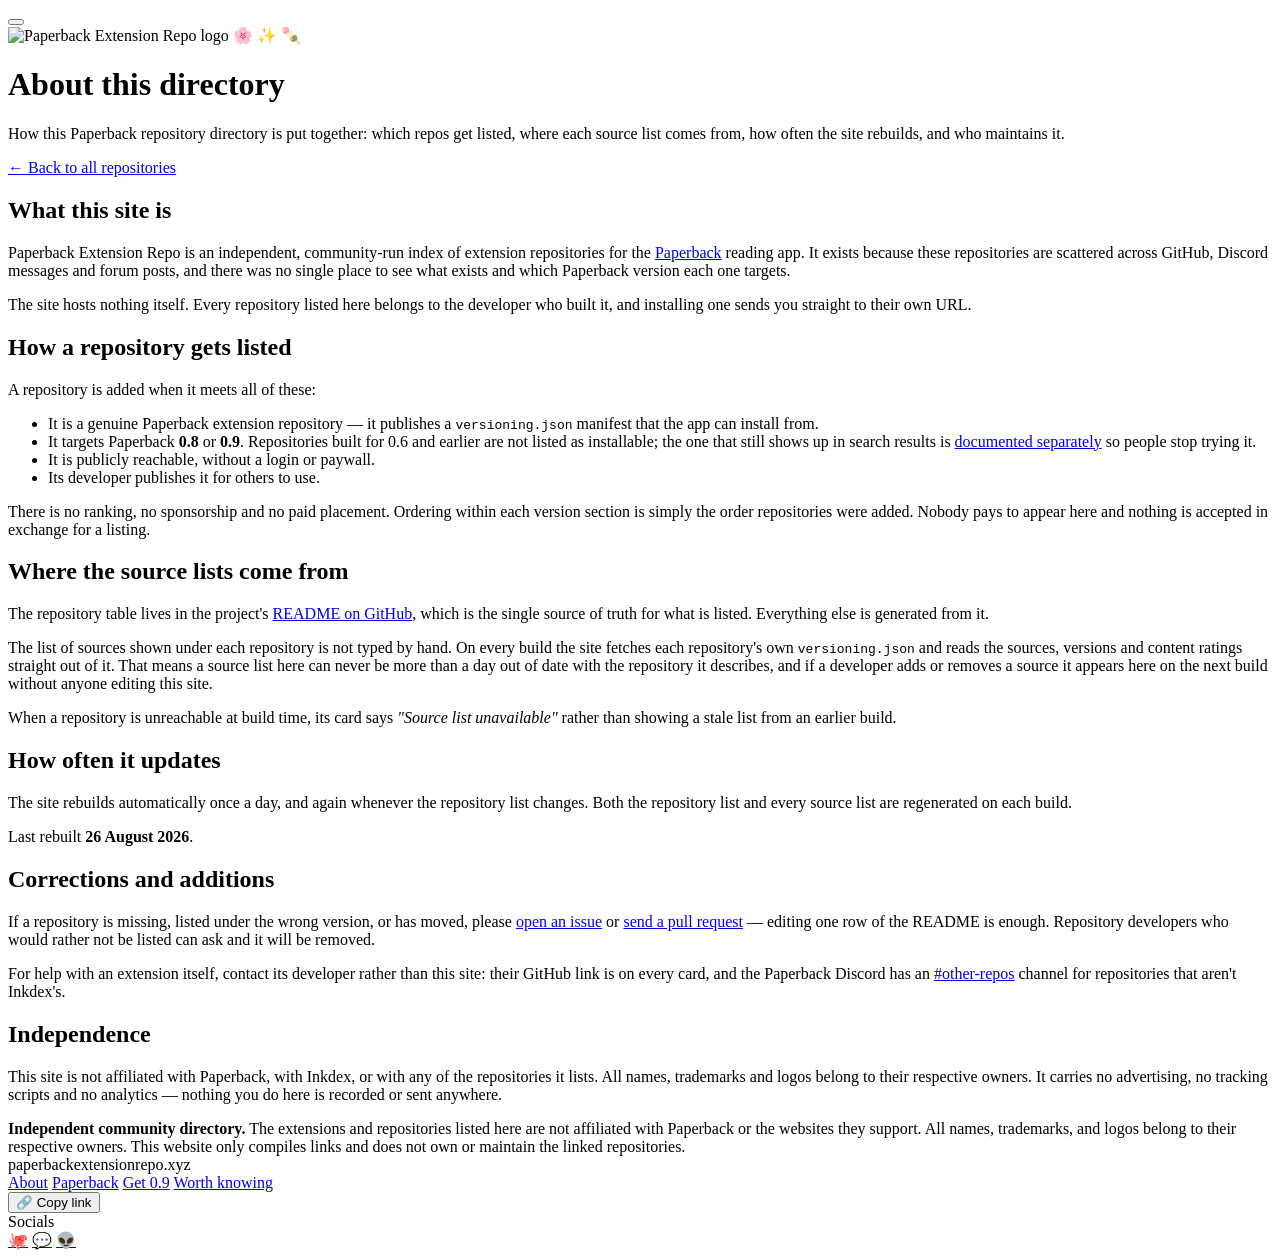
==== public/about/index.html @ 666561e6 "Hash asset URLs and drop the duplicated page link strip" ====
<!doctype html>
<html lang="en">
	<head>
		<meta charset="UTF-8" />
		<meta name="viewport" content="width=device-width,initial-scale=1" />
		<meta name="color-scheme" content="light" />
		<meta name="theme-color" content="#fff5fa" />
		<meta name="description" content="How this Paperback repository directory is put together: which repos get listed, where each source list comes from, how often the site rebuilds, and who maintains it." />
		<title>About this directory — Paperback Extension Repo</title>
		<link rel="canonical" href="https://paperbackextensionrepo.xyz/about/" />
		<meta property="og:title" content="About this directory — Paperback Extension Repo" />
		<meta property="og:description" content="How this Paperback repository directory is put together: which repos get listed, where each source list comes from, how often the site rebuilds, and who maintains it." />
		<meta property="og:url" content="https://paperbackextensionrepo.xyz/about/" />
		<meta property="og:type" content="article" />
		<link rel="icon" href="/favicon.ico" sizes="32x32" />
		<link rel="icon" href="/favicon.svg" type="image/svg+xml" />
		<link rel="apple-touch-icon" href="/apple-touch-icon.png" />
		<link rel="preconnect" href="https://fonts.googleapis.com" />
		<link rel="preconnect" href="https://fonts.gstatic.com" crossorigin />
		<link href="https://fonts.googleapis.com/css2?family=Quicksand:wght@500;600;700&display=swap" rel="stylesheet" />
		<link rel="stylesheet" href="/styles.css?v=1fc0b4d09c" />
	</head>
	<body class="repo-detail-page">
		<button type="button" class="drawer-toggle" aria-controls="site-drawer" aria-expanded="false" aria-label="Open menu">
		<span class="drawer-bars" aria-hidden="true"><i></i><i></i><i></i></span>
	</button>
	<div class="drawer-veil" hidden></div>
	<aside id="site-drawer" class="drawer" hidden aria-label="Site menu">
		<div class="drawer-head">
			<span class="drawer-title">Paperback Extension Repo</span>
			<button type="button" class="drawer-close" aria-label="Close menu">✕</button>
		</div>
		<nav class="drawer-nav">
			<a class="drawer-item" href="/"><span class="drawer-icon" aria-hidden="true">🏠</span>Main index</a>
			<a class="drawer-item is-current" href="/about/" aria-current="page"><span class="drawer-icon" aria-hidden="true">🌸</span>About</a>
			<a class="drawer-item" href="/paperback/"><span class="drawer-icon" aria-hidden="true">📖</span>What is Paperback?</a>
			<a class="drawer-item" href="/paperback-0-9/"><span class="drawer-icon" aria-hidden="true">🎟️</span>Get Paperback 0.9</a>
			<a class="drawer-item" href="/app-store/"><span class="drawer-icon" aria-hidden="true">🍎</span>App Store</a>
			<a class="drawer-item" href="/therobbiedavis/paperback-extension-repo/"><span class="drawer-icon" aria-hidden="true">⚠️</span>Worth knowing</a>
			<p class="drawer-heading">Sections</p>
			<a class="drawer-item" href="/#version-0-9"><span class="drawer-icon" aria-hidden="true">💠</span>Paperback 0.9 repos</a>
			<a class="drawer-item" href="/#version-0-8"><span class="drawer-icon" aria-hidden="true">🔮</span>Paperback 0.8 repos</a>
			<p class="drawer-heading">Socials</p>
			<a class="drawer-item" href="https://github.com/PaperbackExtensionRepo/Paperback-Extension-Repo-Compilation-List" target="_blank" rel="noopener"><span class="drawer-icon" aria-hidden="true">🐙</span>GitHub</a>
			<a class="drawer-item" href="https://discord.paperback.moe/" target="_blank" rel="noopener"><span class="drawer-icon" aria-hidden="true">💬</span>Paperback Discord</a>
			<a class="drawer-item" href="https://www.reddit.com/r/Paperback" target="_blank" rel="noopener"><span class="drawer-icon" aria-hidden="true">👽</span>r/Paperback</a>
		</nav>
	</aside>
		<header class="detail-header">
			<img class="site-logo" src="/favicon.svg" alt="Paperback Extension Repo logo" width="96" height="96" />
			<span class="header-sparkle" aria-hidden="true">🌸 ✨ 🍡</span>
			<h1><span class="main-heading">About this directory</span></h1>
			<p class="main-description">How this Paperback repository directory is put together: which repos get listed, where each source list comes from, how often the site rebuilds, and who maintains it.</p>
		</header>
		<main>
			<a class="detail-back" href="/">← Back to all repositories</a>

			<section class="repo-detail-card">
				<h2>What this site is</h2>
				<p>
					Paperback Extension Repo is an independent, community-run index of
					extension repositories for the
					<a href="https://paperback.moe" target="_blank" rel="noopener">Paperback</a>
					reading app. It exists because these repositories are scattered
					across GitHub, Discord messages and forum posts, and there was no
					single place to see what exists and which Paperback version each one
					targets.
				</p>
				<p>
					The site hosts nothing itself. Every repository listed here belongs
					to the developer who built it, and installing one sends you straight
					to their own URL.
				</p>
			</section>

			<section class="repo-detail-card">
				<h2>How a repository gets listed</h2>
				<p>A repository is added when it meets all of these:</p>
				<ul class="about-list">
					<li>It is a genuine Paperback extension repository — it publishes a <code>versioning.json</code> manifest that the app can install from.</li>
					<li>It targets Paperback <strong>0.8</strong> or <strong>0.9</strong>. Repositories built for 0.6 and earlier are not listed as installable; the one that still shows up in search results is <a href="/therobbiedavis/paperback-extension-repo/">documented separately</a> so people stop trying it.</li>
					<li>It is publicly reachable, without a login or paywall.</li>
					<li>Its developer publishes it for others to use.</li>
				</ul>
				<p>
					There is no ranking, no sponsorship and no paid placement. Ordering
					within each version section is simply the order repositories were
					added. Nobody pays to appear here and nothing is accepted in exchange
					for a listing.
				</p>
			</section>

			<section class="repo-detail-card">
				<h2>Where the source lists come from</h2>
				<p>
					The repository table lives in the project's
					<a href="https://github.com/PaperbackExtensionRepo/Paperback-Extension-Repo-Compilation-List/blob/main/README.md" target="_blank" rel="noopener">README on GitHub</a>,
					which is the single source of truth for what is listed. Everything
					else is generated from it.
				</p>
				<p>
					The list of sources shown under each repository is not typed by hand.
					On every build the site fetches each repository's own
					<code>versioning.json</code> and reads the sources, versions and
					content ratings straight out of it. That means a source list here can
					never be more than a day out of date with the repository it describes,
					and if a developer adds or removes a source it appears here on the
					next build without anyone editing this site.
				</p>
				<p>
					When a repository is unreachable at build time, its card says
					<em>"Source list unavailable"</em> rather than showing a stale list
					from an earlier build.
				</p>
			</section>

			<section class="repo-detail-card">
				<h2>How often it updates</h2>
				<p>
					The site rebuilds automatically once a day, and again whenever the
					repository list changes. Both the repository list and every source
					list are regenerated on each build.
				</p>
				<p class="about-stamp">
					Last rebuilt
					<time datetime="2026-08-26T10:06:04.213Z"><strong>26 August 2026</strong></time>.
				</p>
			</section>

			<section class="repo-detail-card">
				<h2>Corrections and additions</h2>
				<p>
					If a repository is missing, listed under the wrong version, or has
					moved, please
					<a href="https://github.com/PaperbackExtensionRepo/Paperback-Extension-Repo-Compilation-List/issues" target="_blank" rel="noopener">open an issue</a>
					or
					<a href="https://github.com/PaperbackExtensionRepo/Paperback-Extension-Repo-Compilation-List" target="_blank" rel="noopener">send a pull request</a>
					— editing one row of the README is enough. Repository developers who
					would rather not be listed can ask and it will be removed.
				</p>
				<p>
					For help with an extension itself, contact its developer rather than
					this site: their GitHub link is on every card, and the Paperback
					Discord has an
					<a href="https://discord.com/channels/965890377896845352/1266865492455588000" target="_blank" rel="noopener">#other-repos</a>
					channel for repositories that aren't Inkdex's.
				</p>
			</section>

			<section class="repo-detail-card">
				<h2>Independence</h2>
				<p>
					This site is not affiliated with Paperback, with Inkdex, or with any
					of the repositories it lists. All names, trademarks and logos belong
					to their respective owners. It carries no advertising, no tracking
					scripts and no analytics — nothing you do here is recorded or sent
					anywhere.
				</p>
			</section>

			<aside class="site-disclaimer">
	<strong>Independent community directory.</strong>
	The extensions and repositories listed here are not affiliated with Paperback or the websites they support.
	All names, trademarks, and logos belong to their respective owners. This website only compiles links and
	does not own or maintain the linked repositories.
</aside>
		</main>
		<footer class="site-bar" data-page-url="https://paperbackextensionrepo.xyz/about/" data-page-title="About the Paperback Extension Repo directory">
		<div class="site-bar-inner">
			<div class="bar-brand">
				<span class="bar-name">paperbackextensionrepo.xyz</span>
				<nav class="bar-links" aria-label="Site pages">
					<a href="/about/">About</a>
					<a href="/paperback/">Paperback</a>
					<a href="/paperback-0-9/">Get 0.9</a>
					<a href="/therobbiedavis/paperback-extension-repo/">Worth knowing</a>
				</nav>
				<div class="bar-actions">
					<button type="button" class="bar-action js-send" hidden>
						<span class="bar-action-label">📤 Share</span>
					</button>
					<button type="button" class="bar-action js-copy">
						<span class="bar-action-label">🔗 Copy link</span>
					</button>
				</div>
			</div>
			<div class="bar-community">
				<span class="bar-label">Socials</span>
				<div class="bar-orbs">
					<a class="orb orb-gh" href="https://github.com/PaperbackExtensionRepo/Paperback-Extension-Repo-Compilation-List" target="_blank" rel="noopener" title="This project on GitHub" aria-label="This project on GitHub"><span aria-hidden="true">🐙</span></a>
					<a class="orb orb-dc" href="https://discord.paperback.moe/" target="_blank" rel="noopener" title="Paperback Discord" aria-label="Paperback Discord"><span aria-hidden="true">💬</span></a>
					<a class="orb orb-rd" href="https://www.reddit.com/r/Paperback" target="_blank" rel="noopener" title="r/Paperback on Reddit" aria-label="r/Paperback on Reddit"><span aria-hidden="true">👽</span></a>
				</div>
			</div>
		</div>
	</footer>
		<script src="/site.js?v=1fc0b4d09c" defer></script>
	</body>
</html>
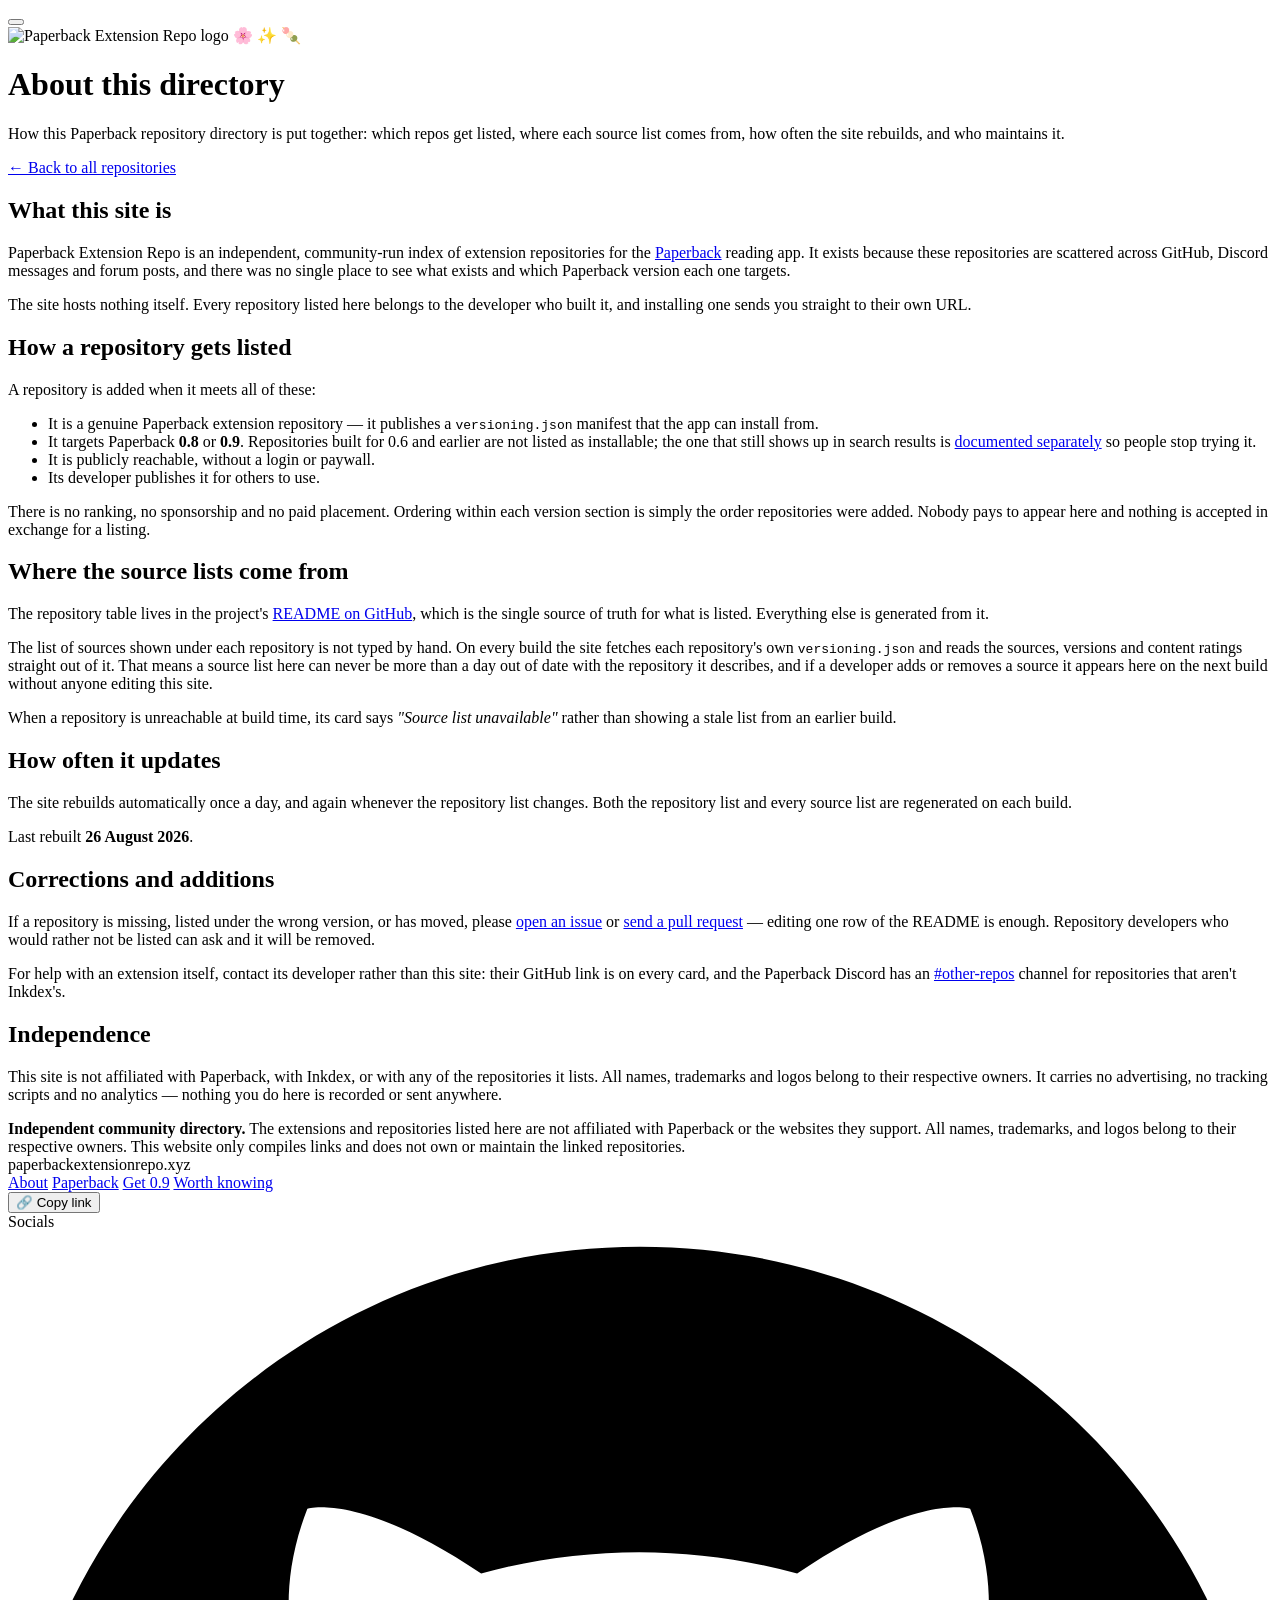
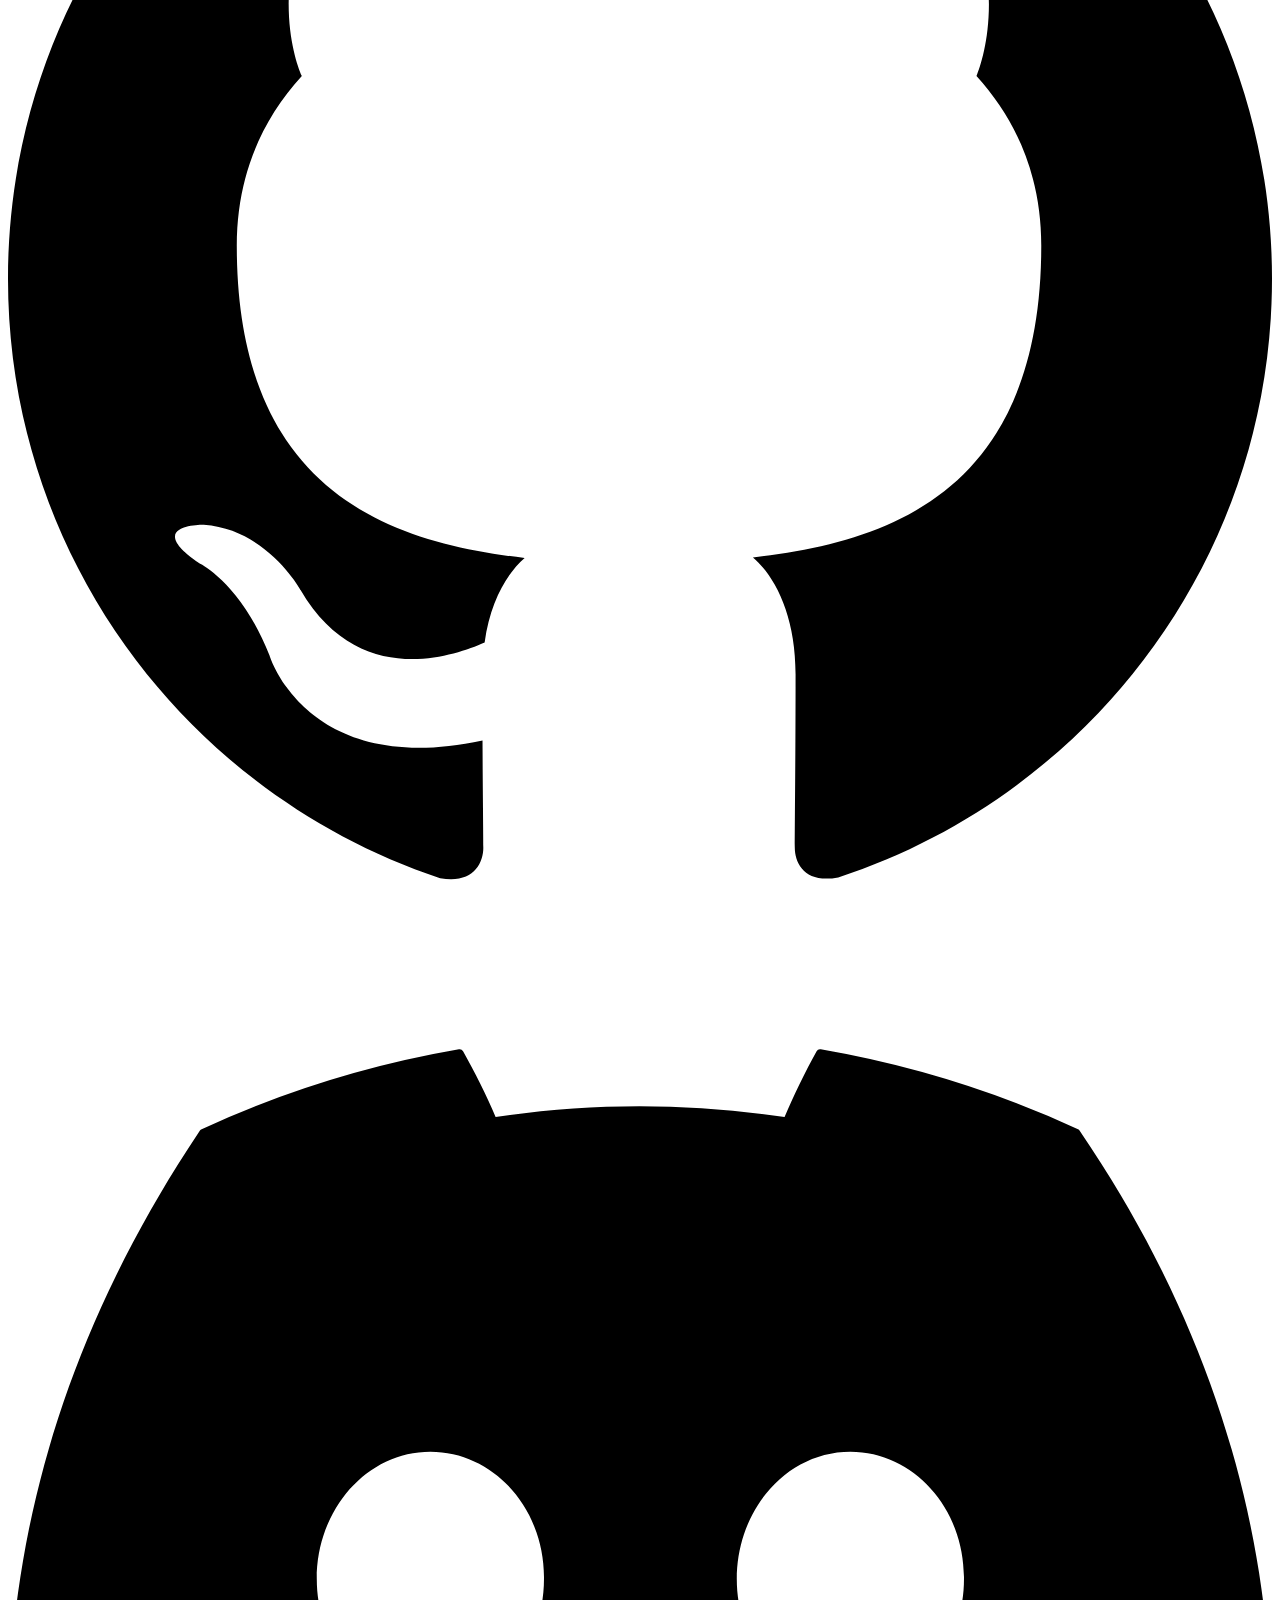
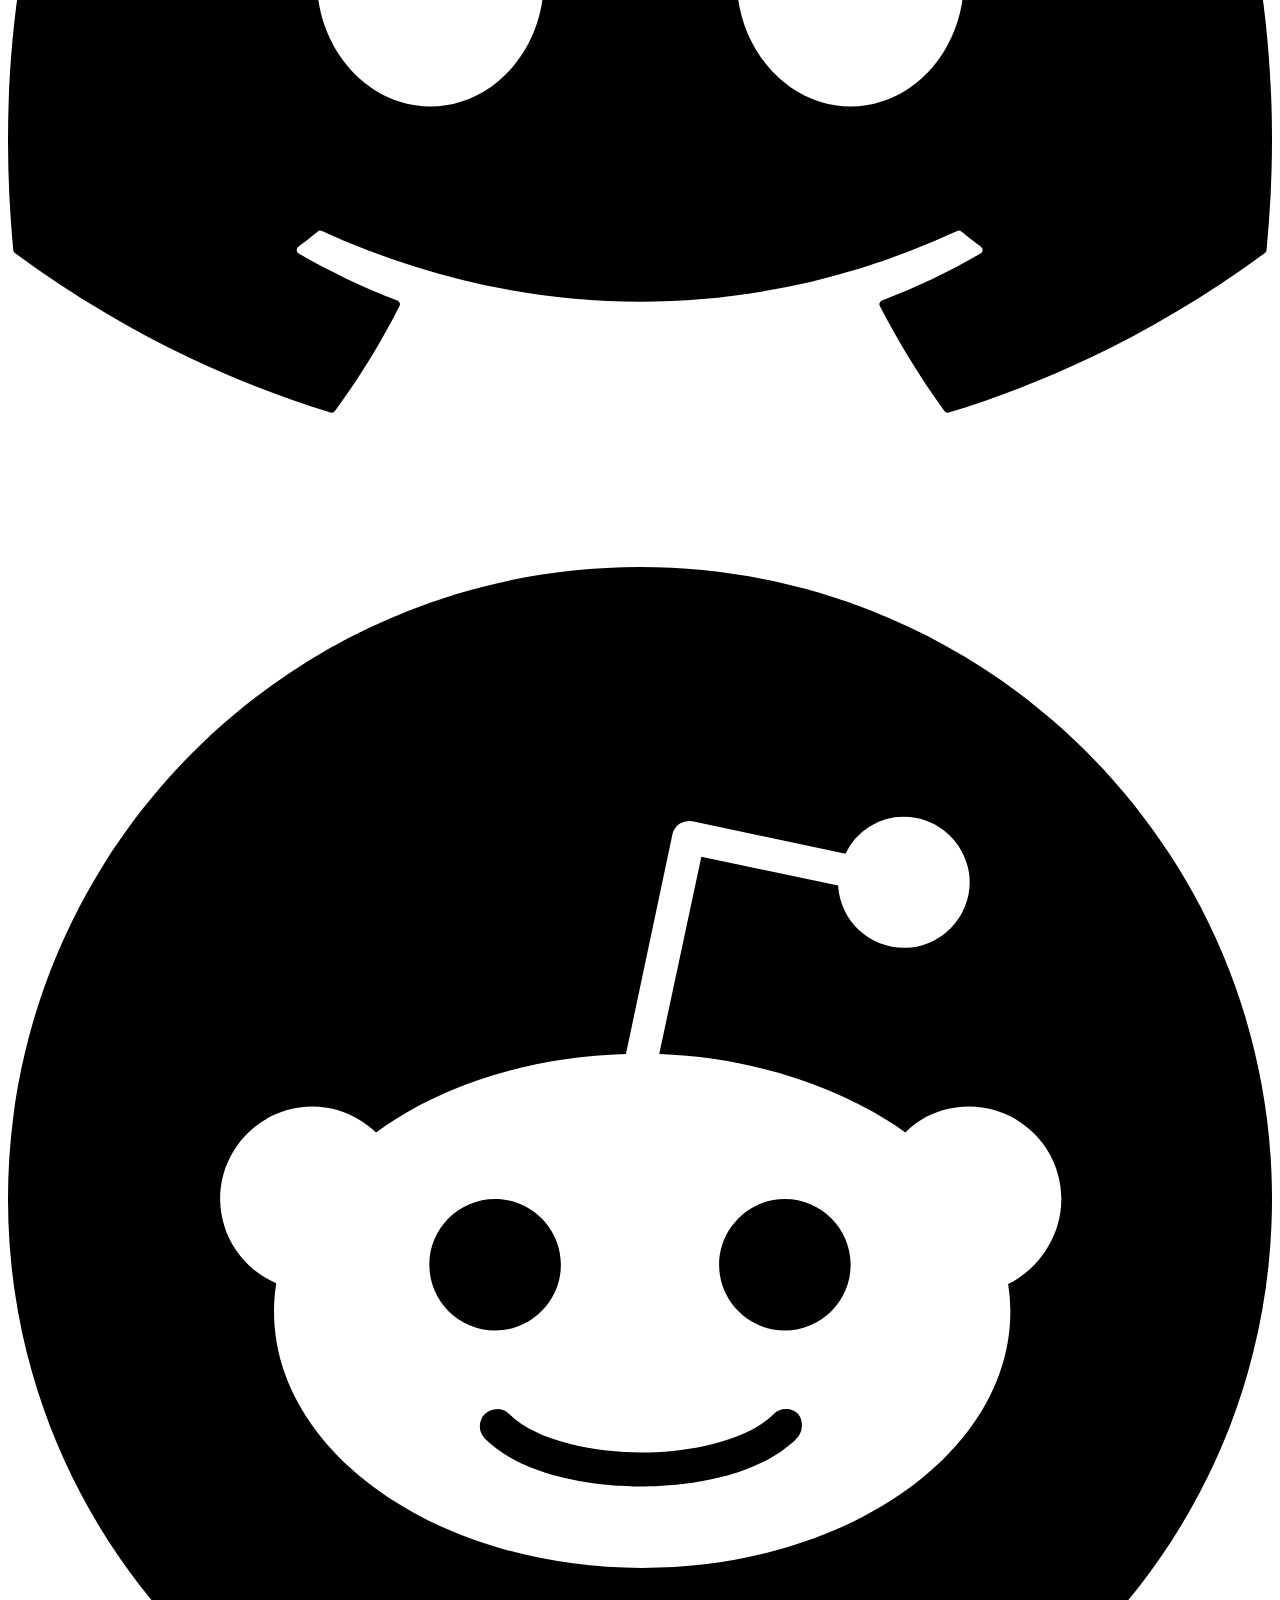
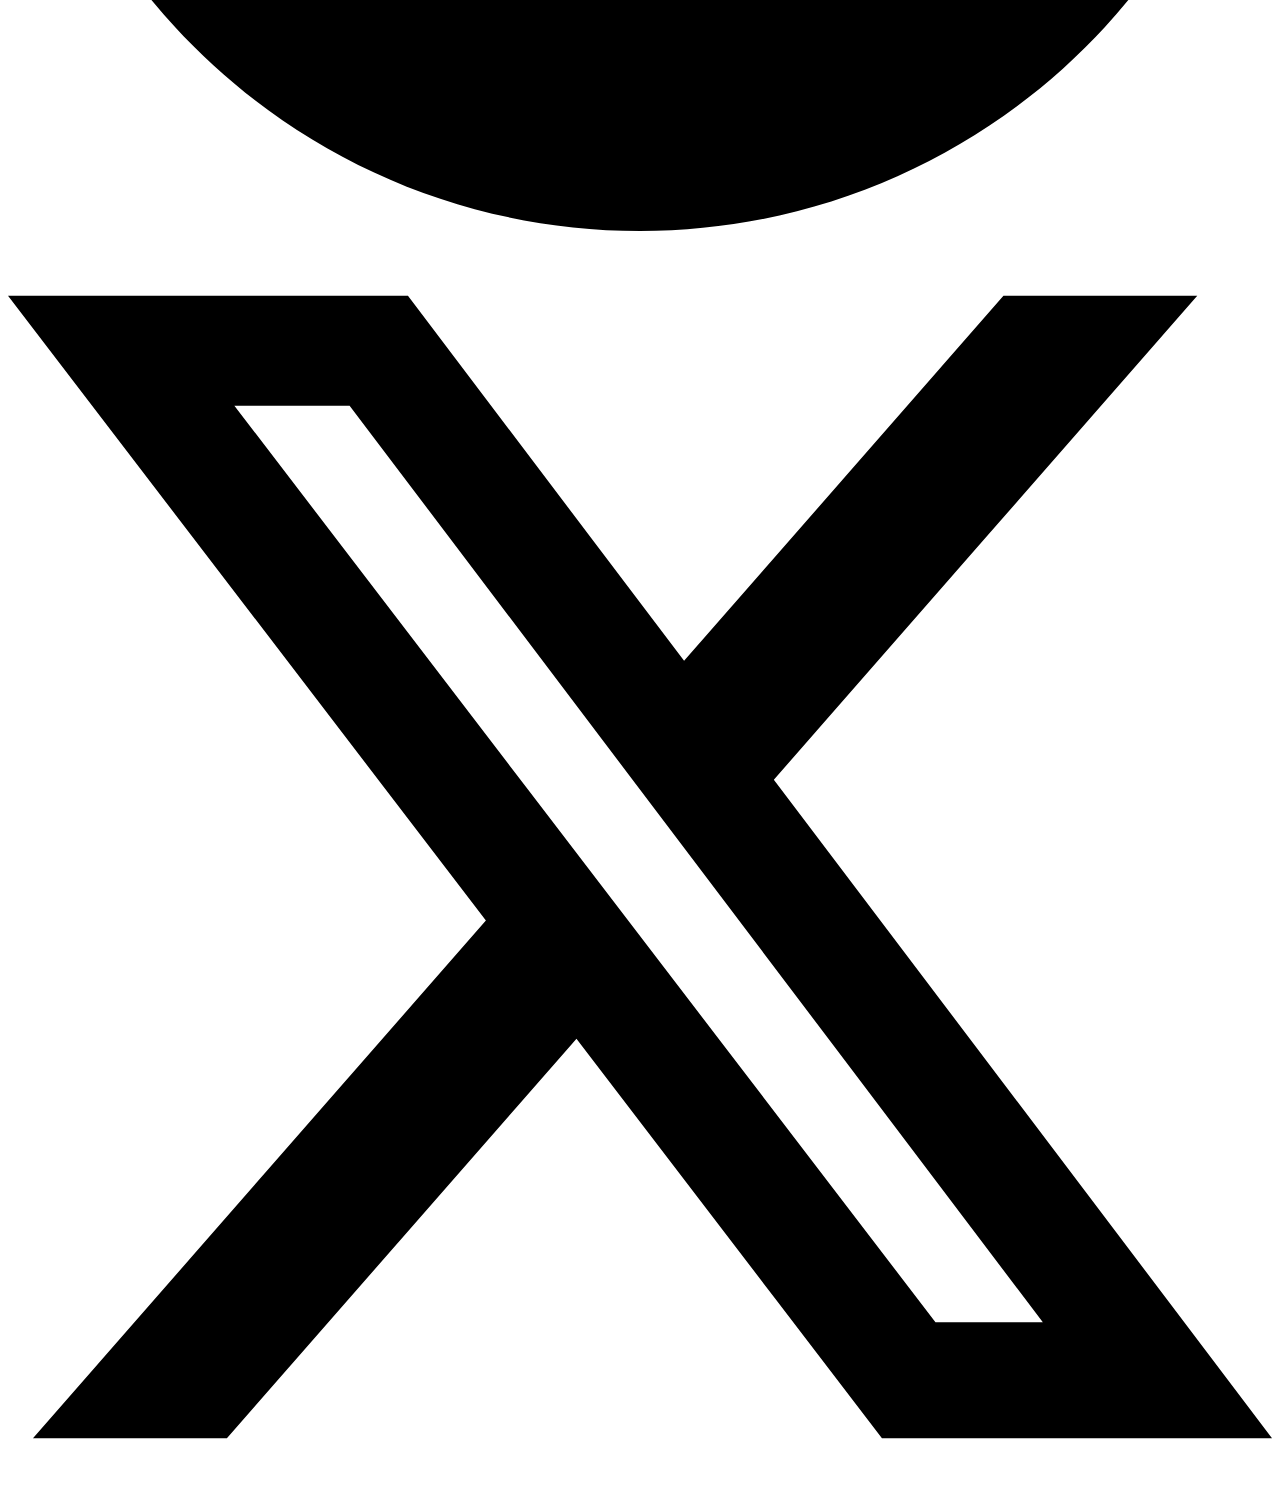
==== commit 9b84ea87: "Use real brand marks for socials and restore the X link" ====
--- a/public/about/index.html
+++ b/public/about/index.html
@@ -18,7 +18,7 @@
 		<link rel="preconnect" href="https://fonts.googleapis.com" />
 		<link rel="preconnect" href="https://fonts.gstatic.com" crossorigin />
 		<link href="https://fonts.googleapis.com/css2?family=Quicksand:wght@500;600;700&display=swap" rel="stylesheet" />
-		<link rel="stylesheet" href="/styles.css?v=1fc0b4d09c" />
+		<link rel="stylesheet" href="/styles.css?v=41eec09f89" />
 	</head>
 	<body class="repo-detail-page">
 		<button type="button" class="drawer-toggle" aria-controls="site-drawer" aria-expanded="false" aria-label="Open menu">
@@ -41,9 +41,10 @@
 			<a class="drawer-item" href="/#version-0-9"><span class="drawer-icon" aria-hidden="true">💠</span>Paperback 0.9 repos</a>
 			<a class="drawer-item" href="/#version-0-8"><span class="drawer-icon" aria-hidden="true">🔮</span>Paperback 0.8 repos</a>
 			<p class="drawer-heading">Socials</p>
-			<a class="drawer-item" href="https://github.com/PaperbackExtensionRepo/Paperback-Extension-Repo-Compilation-List" target="_blank" rel="noopener"><span class="drawer-icon" aria-hidden="true">🐙</span>GitHub</a>
-			<a class="drawer-item" href="https://discord.paperback.moe/" target="_blank" rel="noopener"><span class="drawer-icon" aria-hidden="true">💬</span>Paperback Discord</a>
-			<a class="drawer-item" href="https://www.reddit.com/r/Paperback" target="_blank" rel="noopener"><span class="drawer-icon" aria-hidden="true">👽</span>r/Paperback</a>
+			<a class="drawer-item" href="https://github.com/PaperbackExtensionRepo/Paperback-Extension-Repo-Compilation-List" target="_blank" rel="noopener"><span class="drawer-icon brand-gh"><svg viewBox="0 0 24 24" aria-hidden="true"><path d="M12 .297c-6.63 0-12 5.373-12 12 0 5.303 3.438 9.8 8.205 11.385.6.113.82-.258.82-.577 0-.285-.01-1.04-.015-2.04-3.338.724-4.042-1.61-4.042-1.61C4.422 18.07 3.633 17.7 3.633 17.7c-1.087-.744.084-.729.084-.729 1.205.084 1.838 1.236 1.838 1.236 1.07 1.835 2.809 1.305 3.495.998.108-.776.417-1.305.76-1.605-2.665-.3-5.466-1.332-5.466-5.93 0-1.31.465-2.38 1.235-3.22-.135-.303-.54-1.523.105-3.176 0 0 1.005-.322 3.3 1.23.96-.267 1.98-.399 3-.405 1.02.006 2.04.138 3 .405 2.28-1.552 3.285-1.23 3.285-1.23.645 1.653.24 2.873.12 3.176.765.84 1.23 1.91 1.23 3.22 0 4.61-2.805 5.625-5.475 5.92.42.36.81 1.096.81 2.22 0 1.606-.015 2.896-.015 3.286 0 .315.21.69.825.57C20.565 22.092 24 17.592 24 12.297c0-6.627-5.373-12-12-12"/></svg></span>GitHub</a>
+			<a class="drawer-item" href="https://discord.paperback.moe/" target="_blank" rel="noopener"><span class="drawer-icon brand-dc"><svg viewBox="0 0 24 24" aria-hidden="true"><path d="M20.317 4.3698a19.7913 19.7913 0 00-4.8851-1.5152.0741.0741 0 00-.0785.0371c-.211.3753-.4447.8648-.6083 1.2495-1.8447-.2762-3.68-.2762-5.4868 0-.1636-.3933-.4058-.8742-.6177-1.2495a.077.077 0 00-.0785-.037 19.7363 19.7363 0 00-4.8852 1.515.0699.0699 0 00-.0321.0277C.5334 9.0458-.319 13.5799.0992 18.0578a.0824.0824 0 00.0312.0561c2.0528 1.5076 4.0413 2.4228 5.9929 3.0294a.0777.0777 0 00.0842-.0276c.4616-.6304.8731-1.2952 1.226-1.9942a.076.076 0 00-.0416-.1057c-.6528-.2476-1.2743-.5495-1.8722-.8923a.077.077 0 01-.0076-.1277c.1258-.0943.2517-.1923.3718-.2914a.0743.0743 0 01.0776-.0105c3.9278 1.7933 8.18 1.7933 12.0614 0a.0739.0739 0 01.0785.0095c.1202.099.246.1981.3728.2924a.077.077 0 01-.0066.1276 12.2986 12.2986 0 01-1.873.8914.0766.0766 0 00-.0407.1067c.3604.6987.7719 1.3636 1.225 1.9932a.076.076 0 00.0842.0286c1.961-.6067 3.9495-1.5219 6.0023-3.0294a.077.077 0 00.0313-.0552c.5004-5.177-.8382-9.6739-3.5485-13.6604a.061.061 0 00-.0312-.0286zM8.02 15.3312c-1.1825 0-2.1569-1.0857-2.1569-2.419 0-1.3332.9555-2.4189 2.157-2.4189 1.2108 0 2.1757 1.0952 2.1568 2.419 0 1.3332-.9555 2.4189-2.1569 2.4189zm7.9748 0c-1.1825 0-2.1569-1.0857-2.1569-2.419 0-1.3332.9554-2.4189 2.1569-2.4189 1.2108 0 2.1757 1.0952 2.1568 2.419 0 1.3332-.946 2.4189-2.1568 2.4189Z"/></svg></span>Discord</a>
+			<a class="drawer-item" href="https://www.reddit.com/r/Paperback" target="_blank" rel="noopener"><span class="drawer-icon brand-rd"><svg viewBox="0 0 24 24" aria-hidden="true"><path d="M12 0C5.373 0 0 5.373 0 12s5.373 12 12 12 12-5.373 12-12S18.627 0 12 0zm5.01 4.744c.688 0 1.25.561 1.25 1.249a1.25 1.25 0 01-2.498.056l-2.597-.547-.8 3.747c1.824.07 3.48.632 4.674 1.488.308-.309.73-.491 1.207-.491.968 0 1.754.786 1.754 1.754 0 .716-.435 1.333-1.01 1.614a3.111 3.111 0 01.042.52c0 2.694-3.13 4.87-6.991 4.87-3.86 0-6.99-2.176-6.99-4.87 0-.183.015-.366.043-.534A1.748 1.748 0 014.028 12c0-.968.786-1.754 1.754-1.754.463 0 .898.196 1.207.49 1.207-.883 2.878-1.43 4.744-1.487l.885-4.182a.342.342 0 01.14-.197.35.35 0 01.238-.042l2.906.617a1.214 1.214 0 011.108-.701zM9.25 12C8.561 12 8 12.562 8 13.25c0 .687.561 1.248 1.25 1.248.687 0 1.248-.561 1.248-1.249 0-.688-.561-1.249-1.249-1.249zm5.5 0c-.687 0-1.248.561-1.248 1.25 0 .687.561 1.248 1.249 1.248.688 0 1.249-.561 1.249-1.249 0-.687-.562-1.249-1.25-1.249zm-5.466 3.99a.327.327 0 00-.231.094.33.33 0 000 .463c.842.842 2.484.913 2.961.913.477 0 2.105-.056 2.961-.913a.361.361 0 00.029-.463.33.33 0 00-.464 0c-.547.533-1.684.73-2.512.73-.828 0-1.979-.196-2.512-.73a.326.326 0 00-.232-.095z"/></svg></span>Reddit</a>
+			<a class="drawer-item" href="https://twitter.com/paperbackios" target="_blank" rel="noopener"><span class="drawer-icon brand-x"><svg viewBox="0 0 24 24" aria-hidden="true"><path d="M18.901 1.153h3.68l-8.04 9.19L24 22.846h-7.406l-5.8-7.584-6.638 7.584H.474l8.6-9.83L0 1.154h7.594l5.243 6.932ZM17.61 20.644h2.039L6.486 3.24H4.298Z"/></svg></span>X</a>
 		</nav>
 	</aside>
 		<header class="detail-header">
@@ -123,7 +124,7 @@
 				</p>
 				<p class="about-stamp">
 					Last rebuilt
-					<time datetime="2026-08-26T10:06:04.213Z"><strong>26 August 2026</strong></time>.
+					<time datetime="2026-08-26T10:12:31.779Z"><strong>26 August 2026</strong></time>.
 				</p>
 			</section>
 
@@ -187,13 +188,14 @@
 			<div class="bar-community">
 				<span class="bar-label">Socials</span>
 				<div class="bar-orbs">
-					<a class="orb orb-gh" href="https://github.com/PaperbackExtensionRepo/Paperback-Extension-Repo-Compilation-List" target="_blank" rel="noopener" title="This project on GitHub" aria-label="This project on GitHub"><span aria-hidden="true">🐙</span></a>
-					<a class="orb orb-dc" href="https://discord.paperback.moe/" target="_blank" rel="noopener" title="Paperback Discord" aria-label="Paperback Discord"><span aria-hidden="true">💬</span></a>
-					<a class="orb orb-rd" href="https://www.reddit.com/r/Paperback" target="_blank" rel="noopener" title="r/Paperback on Reddit" aria-label="r/Paperback on Reddit"><span aria-hidden="true">👽</span></a>
+					<a class="orb orb-gh" href="https://github.com/PaperbackExtensionRepo/Paperback-Extension-Repo-Compilation-List" target="_blank" rel="noopener" title="This project on GitHub" aria-label="This project on GitHub"><svg viewBox="0 0 24 24" aria-hidden="true"><path d="M12 .297c-6.63 0-12 5.373-12 12 0 5.303 3.438 9.8 8.205 11.385.6.113.82-.258.82-.577 0-.285-.01-1.04-.015-2.04-3.338.724-4.042-1.61-4.042-1.61C4.422 18.07 3.633 17.7 3.633 17.7c-1.087-.744.084-.729.084-.729 1.205.084 1.838 1.236 1.838 1.236 1.07 1.835 2.809 1.305 3.495.998.108-.776.417-1.305.76-1.605-2.665-.3-5.466-1.332-5.466-5.93 0-1.31.465-2.38 1.235-3.22-.135-.303-.54-1.523.105-3.176 0 0 1.005-.322 3.3 1.23.96-.267 1.98-.399 3-.405 1.02.006 2.04.138 3 .405 2.28-1.552 3.285-1.23 3.285-1.23.645 1.653.24 2.873.12 3.176.765.84 1.23 1.91 1.23 3.22 0 4.61-2.805 5.625-5.475 5.92.42.36.81 1.096.81 2.22 0 1.606-.015 2.896-.015 3.286 0 .315.21.69.825.57C20.565 22.092 24 17.592 24 12.297c0-6.627-5.373-12-12-12"/></svg></a>
+					<a class="orb orb-dc" href="https://discord.paperback.moe/" target="_blank" rel="noopener" title="Paperback Discord" aria-label="Paperback Discord"><svg viewBox="0 0 24 24" aria-hidden="true"><path d="M20.317 4.3698a19.7913 19.7913 0 00-4.8851-1.5152.0741.0741 0 00-.0785.0371c-.211.3753-.4447.8648-.6083 1.2495-1.8447-.2762-3.68-.2762-5.4868 0-.1636-.3933-.4058-.8742-.6177-1.2495a.077.077 0 00-.0785-.037 19.7363 19.7363 0 00-4.8852 1.515.0699.0699 0 00-.0321.0277C.5334 9.0458-.319 13.5799.0992 18.0578a.0824.0824 0 00.0312.0561c2.0528 1.5076 4.0413 2.4228 5.9929 3.0294a.0777.0777 0 00.0842-.0276c.4616-.6304.8731-1.2952 1.226-1.9942a.076.076 0 00-.0416-.1057c-.6528-.2476-1.2743-.5495-1.8722-.8923a.077.077 0 01-.0076-.1277c.1258-.0943.2517-.1923.3718-.2914a.0743.0743 0 01.0776-.0105c3.9278 1.7933 8.18 1.7933 12.0614 0a.0739.0739 0 01.0785.0095c.1202.099.246.1981.3728.2924a.077.077 0 01-.0066.1276 12.2986 12.2986 0 01-1.873.8914.0766.0766 0 00-.0407.1067c.3604.6987.7719 1.3636 1.225 1.9932a.076.076 0 00.0842.0286c1.961-.6067 3.9495-1.5219 6.0023-3.0294a.077.077 0 00.0313-.0552c.5004-5.177-.8382-9.6739-3.5485-13.6604a.061.061 0 00-.0312-.0286zM8.02 15.3312c-1.1825 0-2.1569-1.0857-2.1569-2.419 0-1.3332.9555-2.4189 2.157-2.4189 1.2108 0 2.1757 1.0952 2.1568 2.419 0 1.3332-.9555 2.4189-2.1569 2.4189zm7.9748 0c-1.1825 0-2.1569-1.0857-2.1569-2.419 0-1.3332.9554-2.4189 2.1569-2.4189 1.2108 0 2.1757 1.0952 2.1568 2.419 0 1.3332-.946 2.4189-2.1568 2.4189Z"/></svg></a>
+					<a class="orb orb-rd" href="https://www.reddit.com/r/Paperback" target="_blank" rel="noopener" title="r/Paperback on Reddit" aria-label="r/Paperback on Reddit"><svg viewBox="0 0 24 24" aria-hidden="true"><path d="M12 0C5.373 0 0 5.373 0 12s5.373 12 12 12 12-5.373 12-12S18.627 0 12 0zm5.01 4.744c.688 0 1.25.561 1.25 1.249a1.25 1.25 0 01-2.498.056l-2.597-.547-.8 3.747c1.824.07 3.48.632 4.674 1.488.308-.309.73-.491 1.207-.491.968 0 1.754.786 1.754 1.754 0 .716-.435 1.333-1.01 1.614a3.111 3.111 0 01.042.52c0 2.694-3.13 4.87-6.991 4.87-3.86 0-6.99-2.176-6.99-4.87 0-.183.015-.366.043-.534A1.748 1.748 0 014.028 12c0-.968.786-1.754 1.754-1.754.463 0 .898.196 1.207.49 1.207-.883 2.878-1.43 4.744-1.487l.885-4.182a.342.342 0 01.14-.197.35.35 0 01.238-.042l2.906.617a1.214 1.214 0 011.108-.701zM9.25 12C8.561 12 8 12.562 8 13.25c0 .687.561 1.248 1.25 1.248.687 0 1.248-.561 1.248-1.249 0-.688-.561-1.249-1.249-1.249zm5.5 0c-.687 0-1.248.561-1.248 1.25 0 .687.561 1.248 1.249 1.248.688 0 1.249-.561 1.249-1.249 0-.687-.562-1.249-1.25-1.249zm-5.466 3.99a.327.327 0 00-.231.094.33.33 0 000 .463c.842.842 2.484.913 2.961.913.477 0 2.105-.056 2.961-.913a.361.361 0 00.029-.463.33.33 0 00-.464 0c-.547.533-1.684.73-2.512.73-.828 0-1.979-.196-2.512-.73a.326.326 0 00-.232-.095z"/></svg></a>
+					<a class="orb orb-x" href="https://twitter.com/paperbackios" target="_blank" rel="noopener" title="Paperback on X" aria-label="Paperback on X"><svg viewBox="0 0 24 24" aria-hidden="true"><path d="M18.901 1.153h3.68l-8.04 9.19L24 22.846h-7.406l-5.8-7.584-6.638 7.584H.474l8.6-9.83L0 1.154h7.594l5.243 6.932ZM17.61 20.644h2.039L6.486 3.24H4.298Z"/></svg></a>
 				</div>
 			</div>
 		</div>
 	</footer>
-		<script src="/site.js?v=1fc0b4d09c" defer></script>
+		<script src="/site.js?v=41eec09f89" defer></script>
 	</body>
 </html>
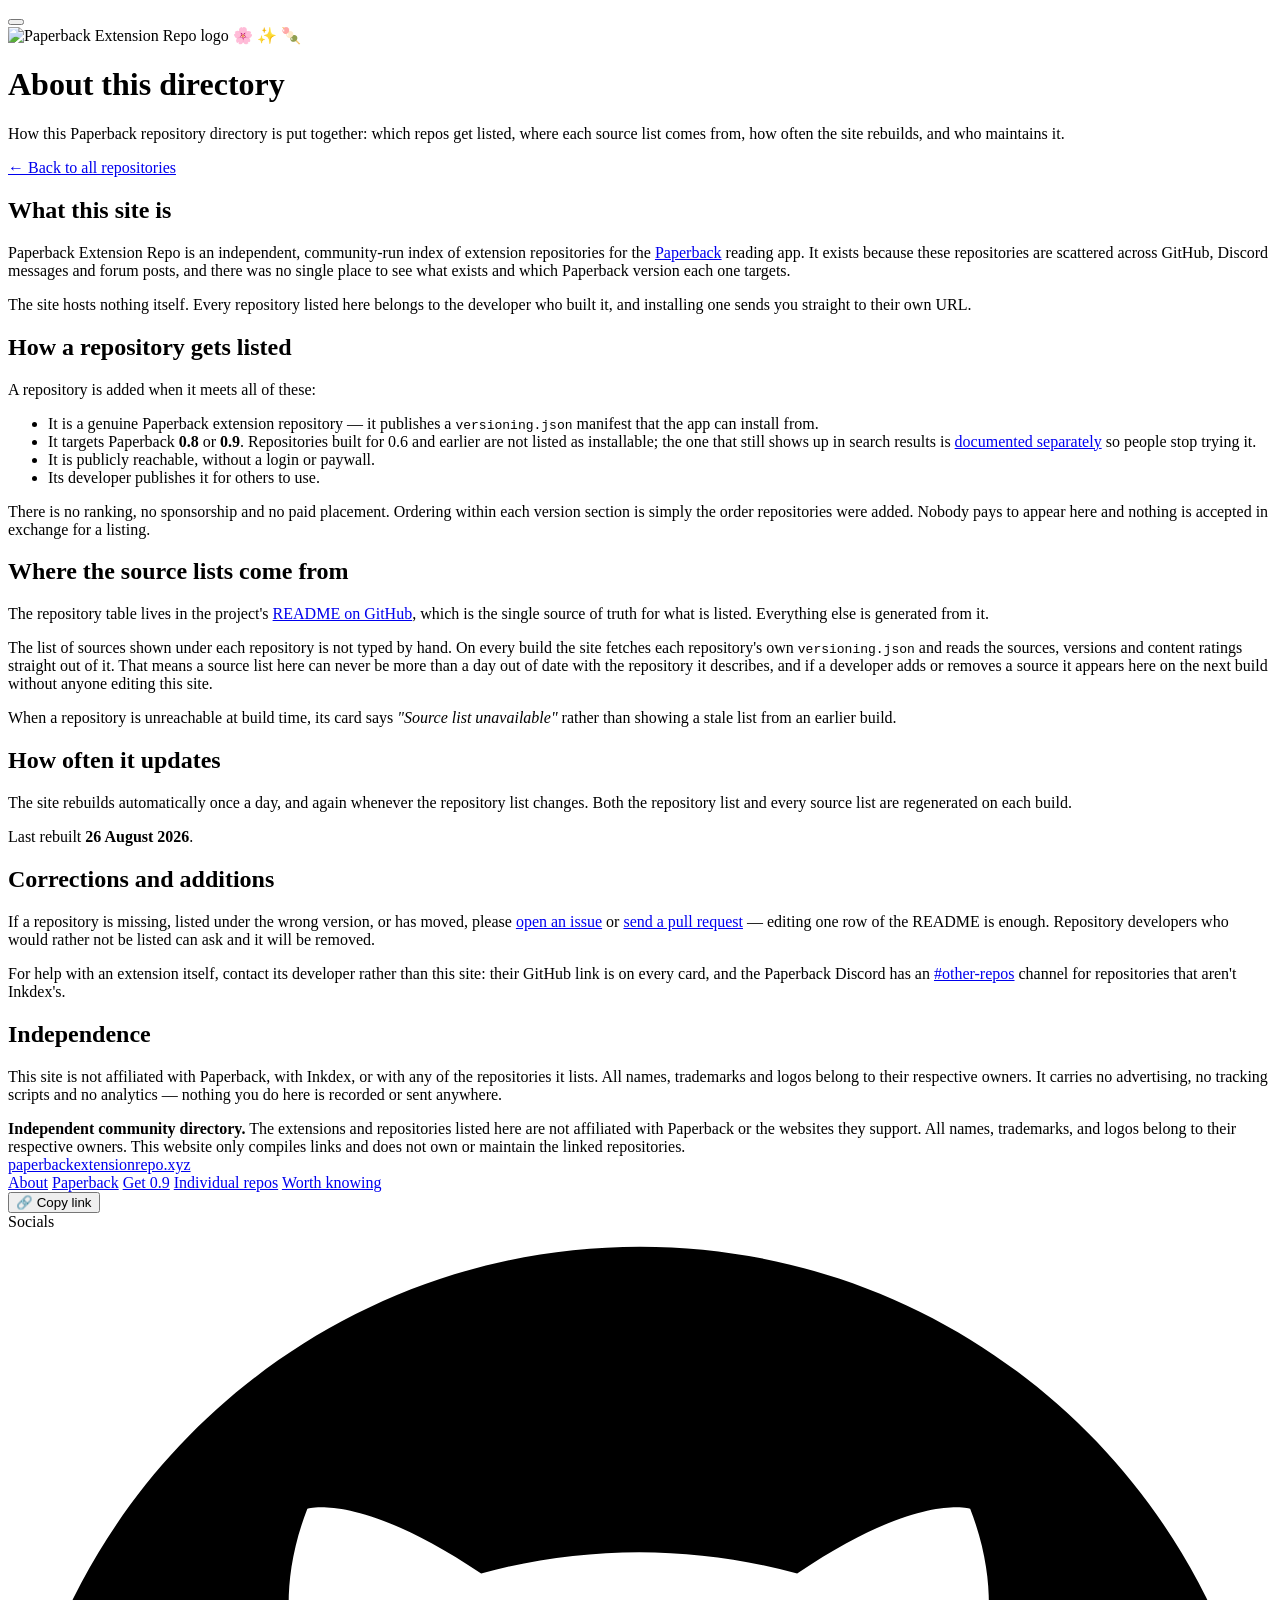
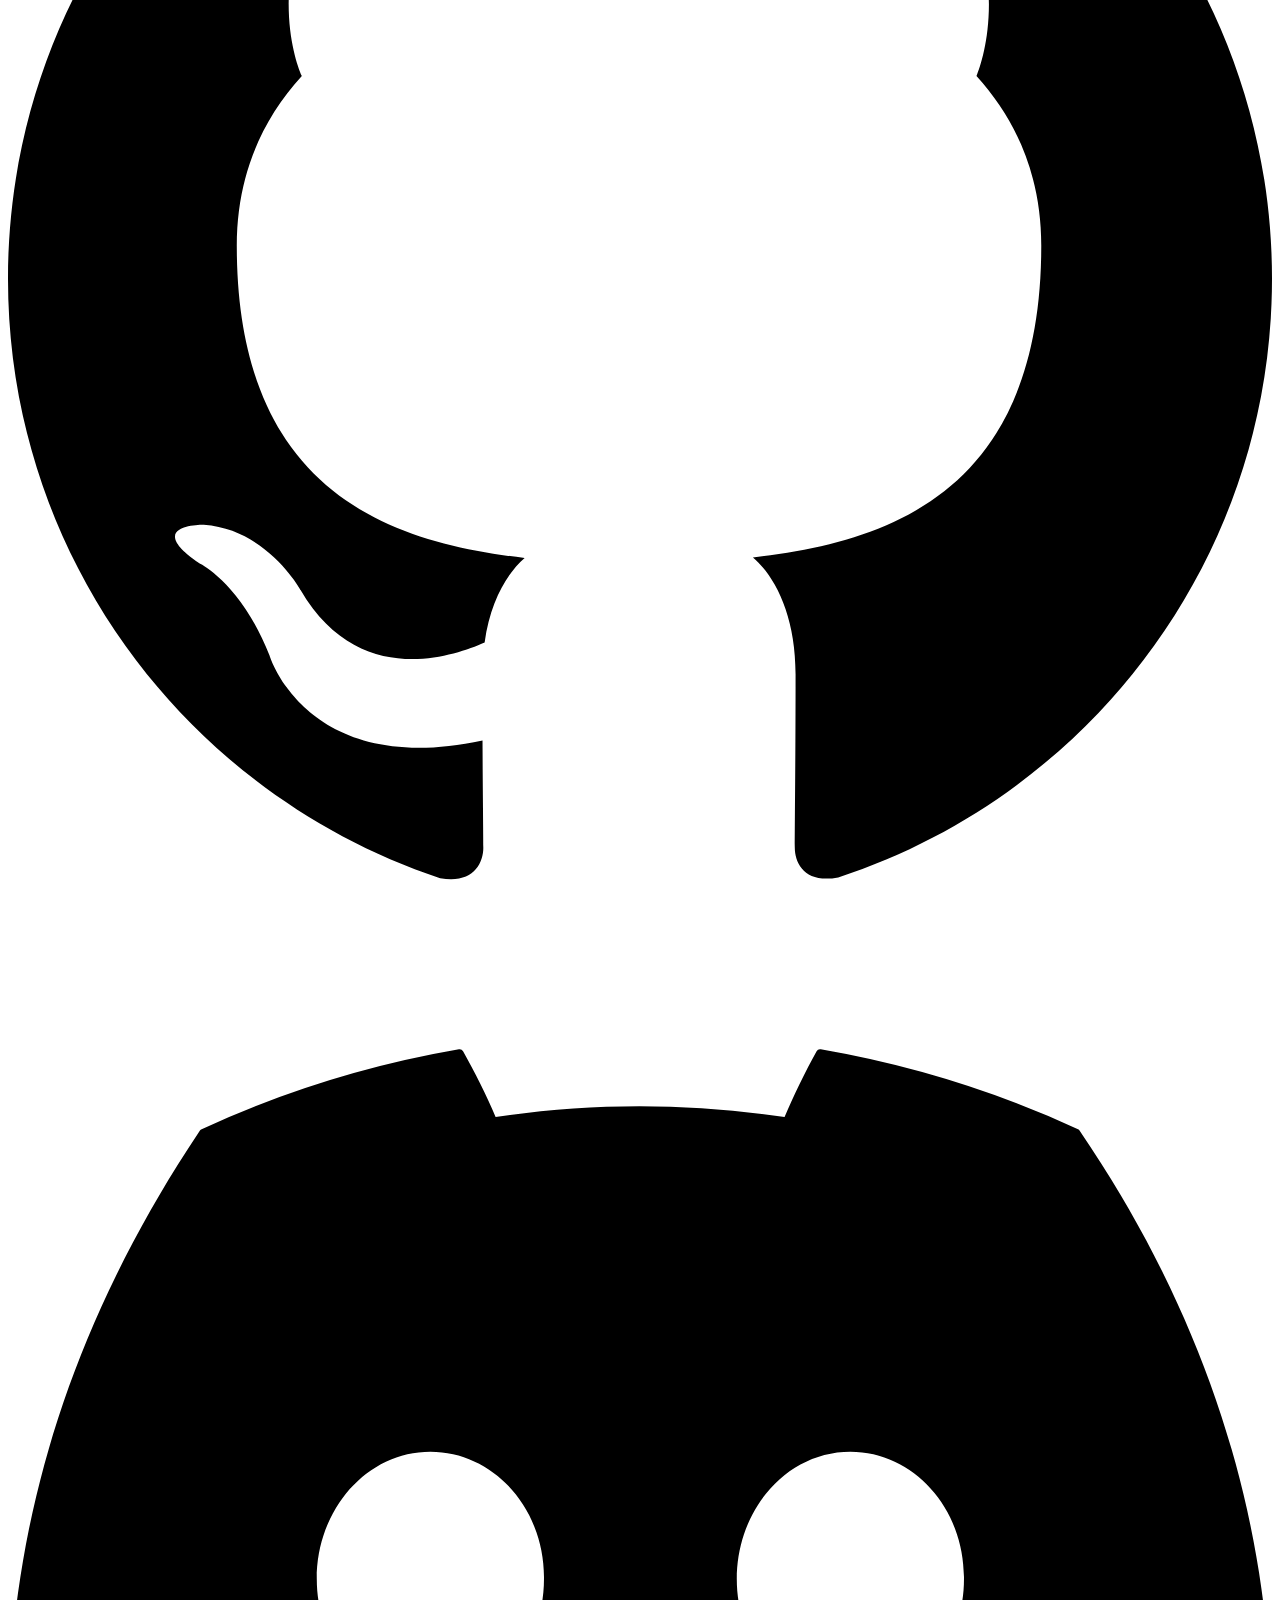
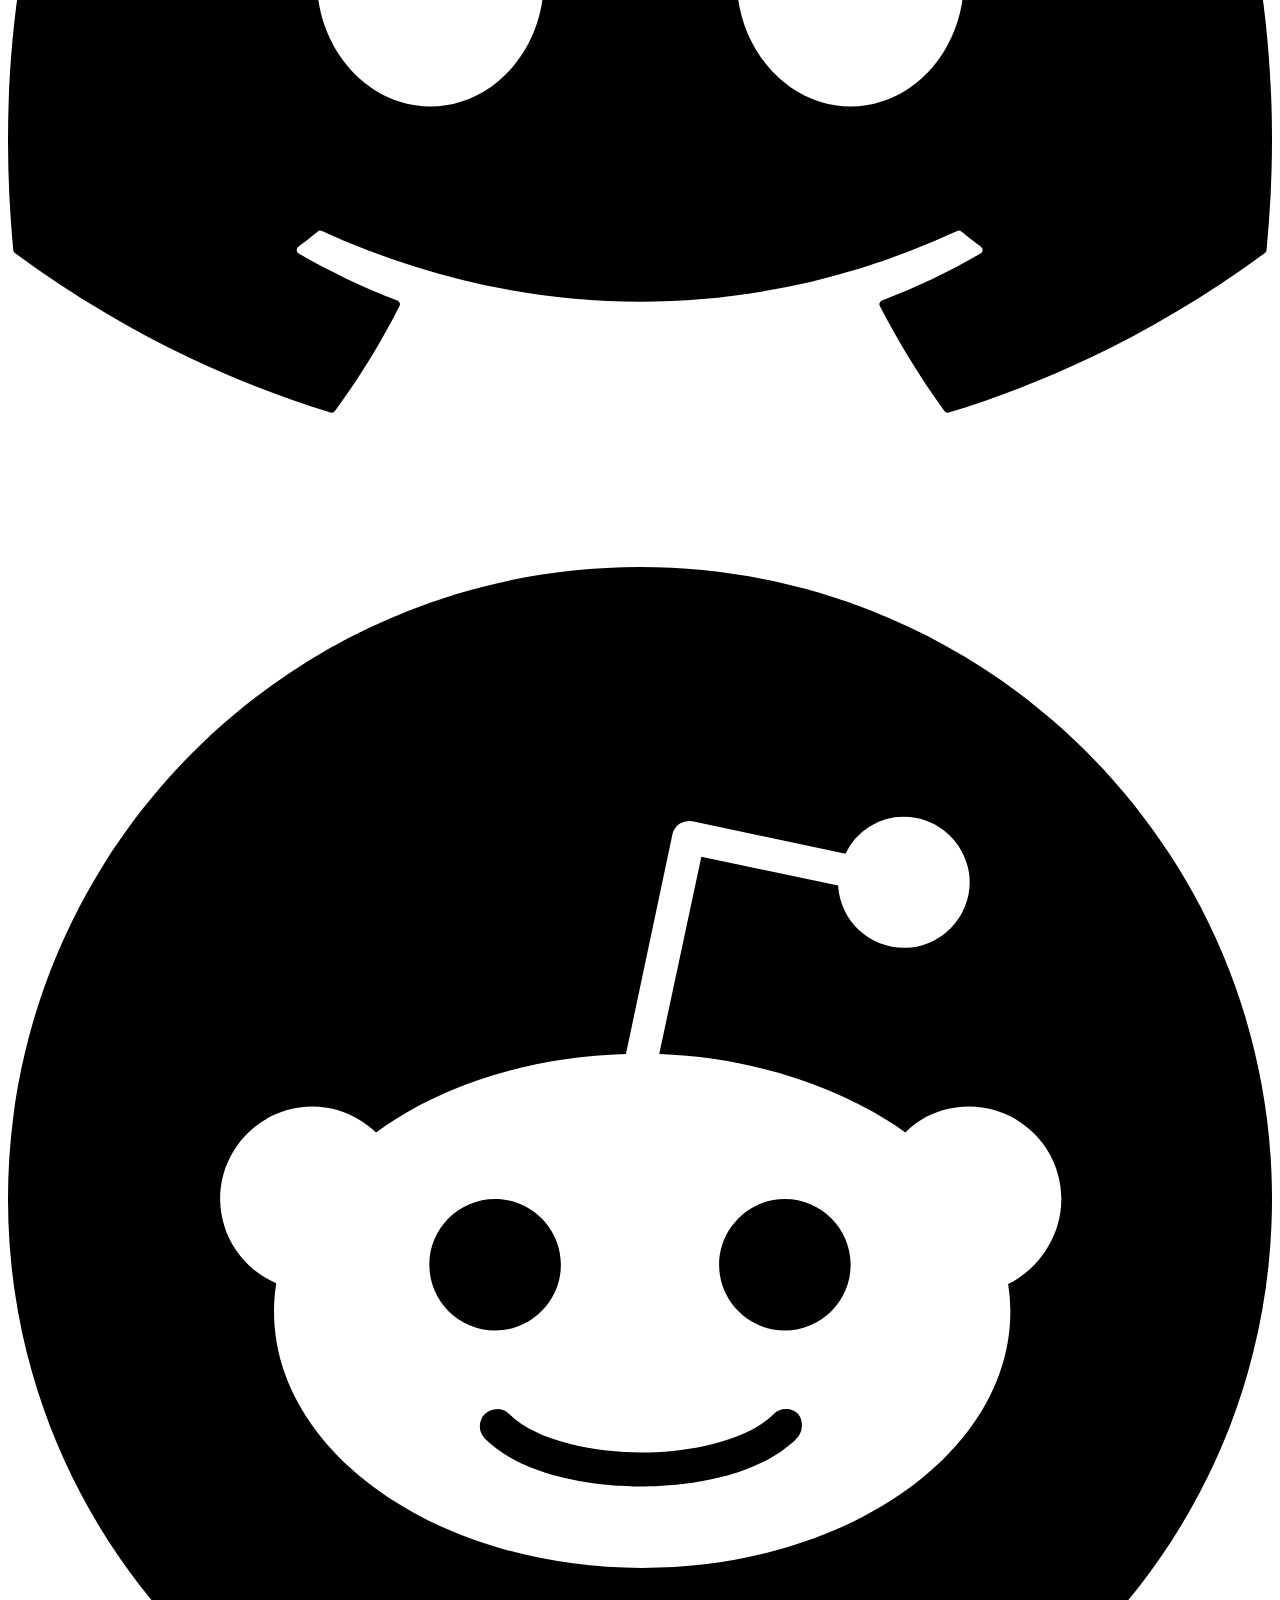
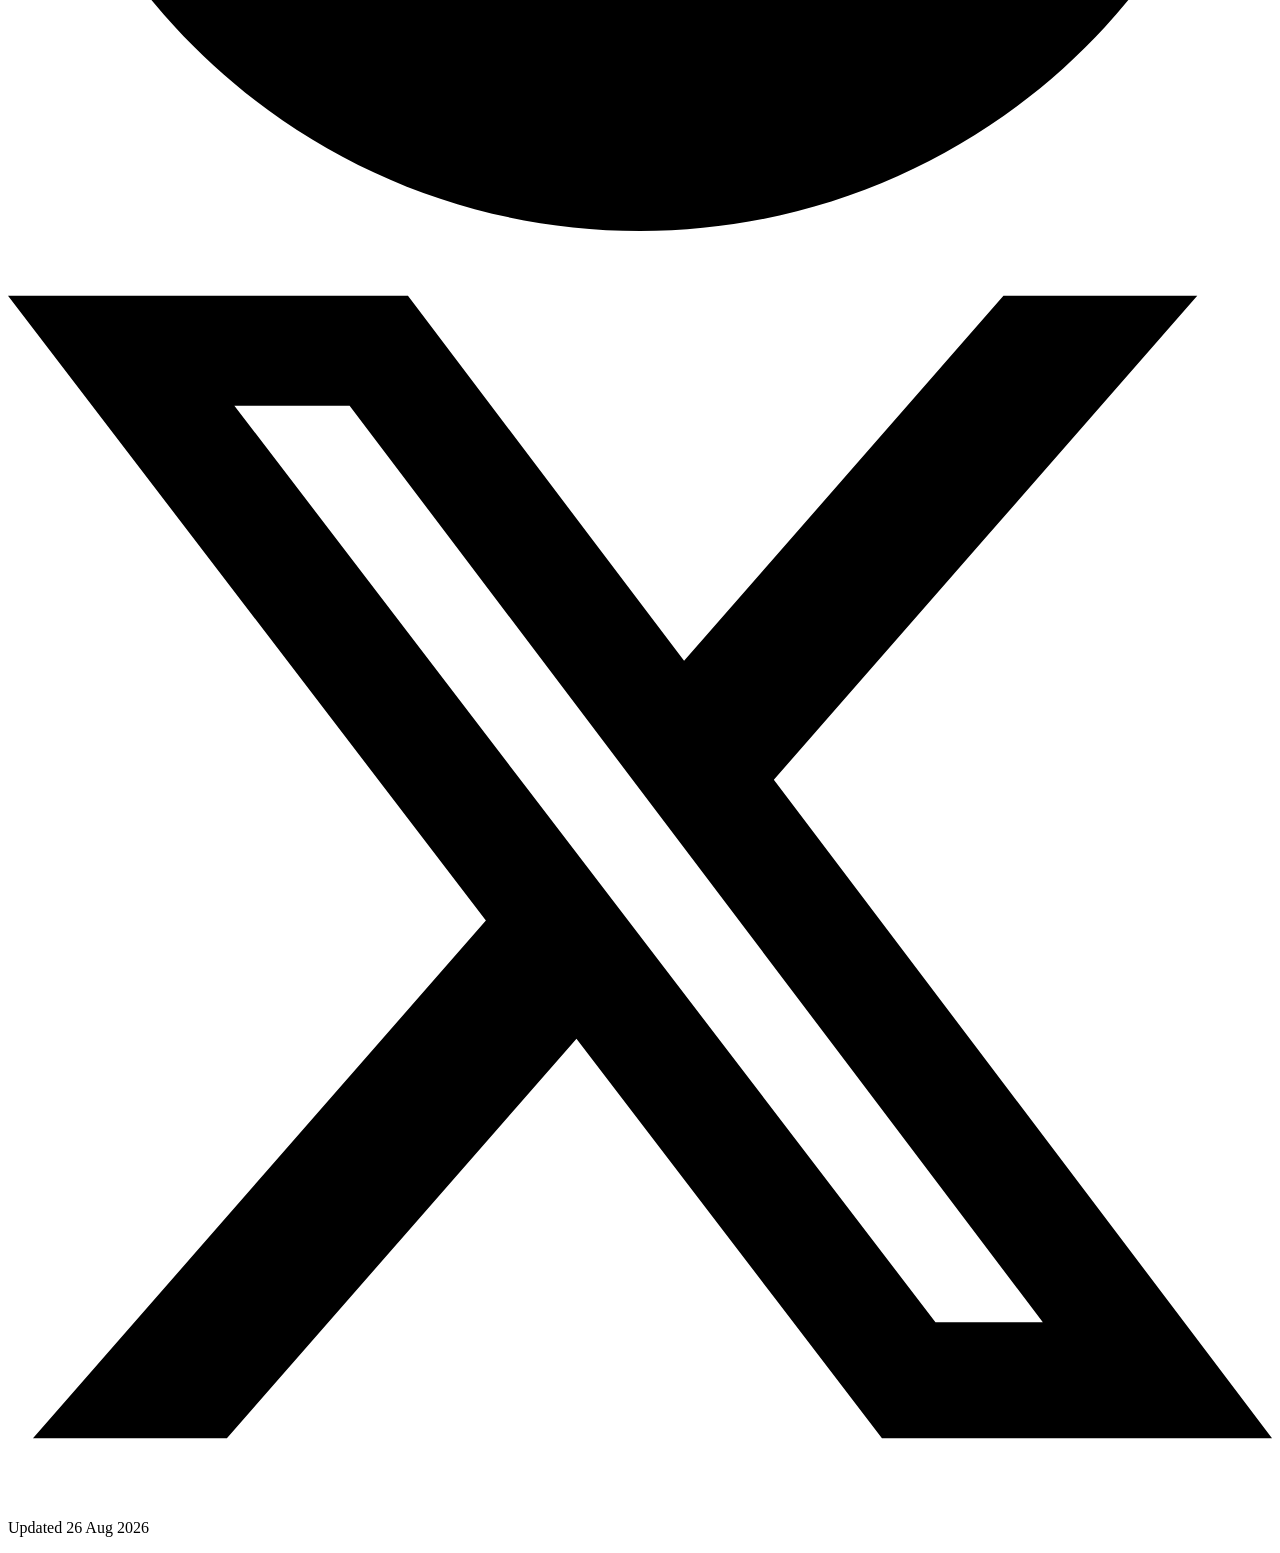
==== commit 297008e7: "Move the build stamp to the page foot and tidy the footer links" ====
--- a/public/about/index.html
+++ b/public/about/index.html
@@ -18,7 +18,7 @@
 		<link rel="preconnect" href="https://fonts.googleapis.com" />
 		<link rel="preconnect" href="https://fonts.gstatic.com" crossorigin />
 		<link href="https://fonts.googleapis.com/css2?family=Quicksand:wght@500;600;700&display=swap" rel="stylesheet" />
-		<link rel="stylesheet" href="/styles.css?v=41eec09f89" />
+		<link rel="stylesheet" href="/styles.css?v=8feddecd52" />
 	</head>
 	<body class="repo-detail-page">
 		<button type="button" class="drawer-toggle" aria-controls="site-drawer" aria-expanded="false" aria-label="Open menu">
@@ -40,6 +40,7 @@
 			<p class="drawer-heading">Sections</p>
 			<a class="drawer-item" href="/#version-0-9"><span class="drawer-icon" aria-hidden="true">💠</span>Paperback 0.9 repos</a>
 			<a class="drawer-item" href="/#version-0-8"><span class="drawer-icon" aria-hidden="true">🔮</span>Paperback 0.8 repos</a>
+			<a class="drawer-item" href="/#individual-repos"><span class="drawer-icon" aria-hidden="true">📚</span>Individual repos</a>
 			<p class="drawer-heading">Socials</p>
 			<a class="drawer-item" href="https://github.com/PaperbackExtensionRepo/Paperback-Extension-Repo-Compilation-List" target="_blank" rel="noopener"><span class="drawer-icon brand-gh"><svg viewBox="0 0 24 24" aria-hidden="true"><path d="M12 .297c-6.63 0-12 5.373-12 12 0 5.303 3.438 9.8 8.205 11.385.6.113.82-.258.82-.577 0-.285-.01-1.04-.015-2.04-3.338.724-4.042-1.61-4.042-1.61C4.422 18.07 3.633 17.7 3.633 17.7c-1.087-.744.084-.729.084-.729 1.205.084 1.838 1.236 1.838 1.236 1.07 1.835 2.809 1.305 3.495.998.108-.776.417-1.305.76-1.605-2.665-.3-5.466-1.332-5.466-5.93 0-1.31.465-2.38 1.235-3.22-.135-.303-.54-1.523.105-3.176 0 0 1.005-.322 3.3 1.23.96-.267 1.98-.399 3-.405 1.02.006 2.04.138 3 .405 2.28-1.552 3.285-1.23 3.285-1.23.645 1.653.24 2.873.12 3.176.765.84 1.23 1.91 1.23 3.22 0 4.61-2.805 5.625-5.475 5.92.42.36.81 1.096.81 2.22 0 1.606-.015 2.896-.015 3.286 0 .315.21.69.825.57C20.565 22.092 24 17.592 24 12.297c0-6.627-5.373-12-12-12"/></svg></span>GitHub</a>
 			<a class="drawer-item" href="https://discord.paperback.moe/" target="_blank" rel="noopener"><span class="drawer-icon brand-dc"><svg viewBox="0 0 24 24" aria-hidden="true"><path d="M20.317 4.3698a19.7913 19.7913 0 00-4.8851-1.5152.0741.0741 0 00-.0785.0371c-.211.3753-.4447.8648-.6083 1.2495-1.8447-.2762-3.68-.2762-5.4868 0-.1636-.3933-.4058-.8742-.6177-1.2495a.077.077 0 00-.0785-.037 19.7363 19.7363 0 00-4.8852 1.515.0699.0699 0 00-.0321.0277C.5334 9.0458-.319 13.5799.0992 18.0578a.0824.0824 0 00.0312.0561c2.0528 1.5076 4.0413 2.4228 5.9929 3.0294a.0777.0777 0 00.0842-.0276c.4616-.6304.8731-1.2952 1.226-1.9942a.076.076 0 00-.0416-.1057c-.6528-.2476-1.2743-.5495-1.8722-.8923a.077.077 0 01-.0076-.1277c.1258-.0943.2517-.1923.3718-.2914a.0743.0743 0 01.0776-.0105c3.9278 1.7933 8.18 1.7933 12.0614 0a.0739.0739 0 01.0785.0095c.1202.099.246.1981.3728.2924a.077.077 0 01-.0066.1276 12.2986 12.2986 0 01-1.873.8914.0766.0766 0 00-.0407.1067c.3604.6987.7719 1.3636 1.225 1.9932a.076.076 0 00.0842.0286c1.961-.6067 3.9495-1.5219 6.0023-3.0294a.077.077 0 00.0313-.0552c.5004-5.177-.8382-9.6739-3.5485-13.6604a.061.061 0 00-.0312-.0286zM8.02 15.3312c-1.1825 0-2.1569-1.0857-2.1569-2.419 0-1.3332.9555-2.4189 2.157-2.4189 1.2108 0 2.1757 1.0952 2.1568 2.419 0 1.3332-.9555 2.4189-2.1569 2.4189zm7.9748 0c-1.1825 0-2.1569-1.0857-2.1569-2.419 0-1.3332.9554-2.4189 2.1569-2.4189 1.2108 0 2.1757 1.0952 2.1568 2.419 0 1.3332-.946 2.4189-2.1568 2.4189Z"/></svg></span>Discord</a>
@@ -47,7 +48,7 @@
 			<a class="drawer-item" href="https://twitter.com/paperbackios" target="_blank" rel="noopener"><span class="drawer-icon brand-x"><svg viewBox="0 0 24 24" aria-hidden="true"><path d="M18.901 1.153h3.68l-8.04 9.19L24 22.846h-7.406l-5.8-7.584-6.638 7.584H.474l8.6-9.83L0 1.154h7.594l5.243 6.932ZM17.61 20.644h2.039L6.486 3.24H4.298Z"/></svg></span>X</a>
 		</nav>
 	</aside>
-		<header class="detail-header">
+		<header class="detail-header" id="top">
 			<img class="site-logo" src="/favicon.svg" alt="Paperback Extension Repo logo" width="96" height="96" />
 			<span class="header-sparkle" aria-hidden="true">🌸 ✨ 🍡</span>
 			<h1><span class="main-heading">About this directory</span></h1>
@@ -124,7 +125,7 @@
 				</p>
 				<p class="about-stamp">
 					Last rebuilt
-					<time datetime="2026-08-26T10:12:31.779Z"><strong>26 August 2026</strong></time>.
+					<time datetime="2026-08-26T10:18:37.386Z"><strong>26 August 2026</strong></time>.
 				</p>
 			</section>
 
@@ -169,11 +170,12 @@
 		<footer class="site-bar" data-page-url="https://paperbackextensionrepo.xyz/about/" data-page-title="About the Paperback Extension Repo directory">
 		<div class="site-bar-inner">
 			<div class="bar-brand">
-				<span class="bar-name">paperbackextensionrepo.xyz</span>
+				<a class="bar-name" href="#top">paperbackextensionrepo.xyz</a>
 				<nav class="bar-links" aria-label="Site pages">
 					<a href="/about/">About</a>
 					<a href="/paperback/">Paperback</a>
 					<a href="/paperback-0-9/">Get 0.9</a>
+					<a href="/#individual-repos">Individual repos</a>
 					<a href="/therobbiedavis/paperback-extension-repo/">Worth knowing</a>
 				</nav>
 				<div class="bar-actions">
@@ -195,7 +197,10 @@
 				</div>
 			</div>
 		</div>
+		<p class="bar-stamp">
+			Updated <time datetime="2026-08-26T10:18:37.386Z">26 Aug 2026</time>
+		</p>
 	</footer>
-		<script src="/site.js?v=41eec09f89" defer></script>
+		<script src="/site.js?v=8feddecd52" defer></script>
 	</body>
 </html>
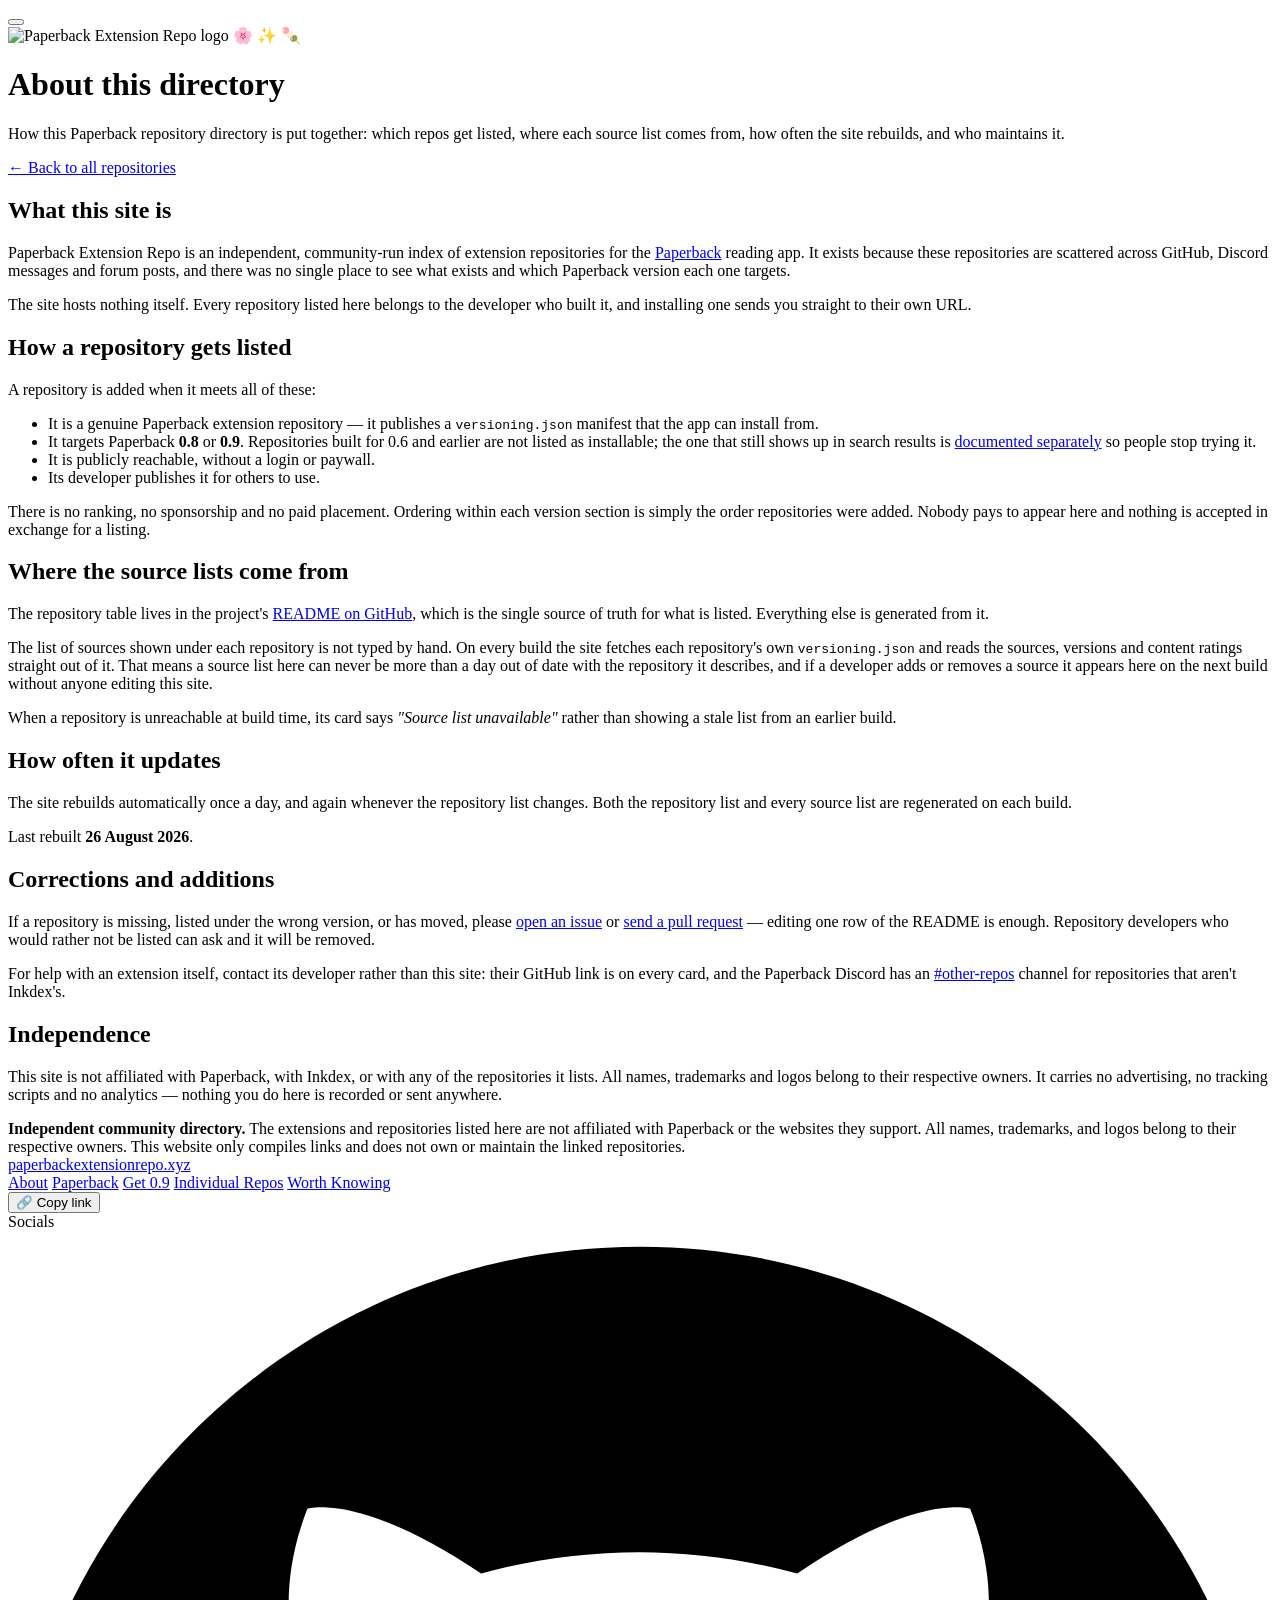
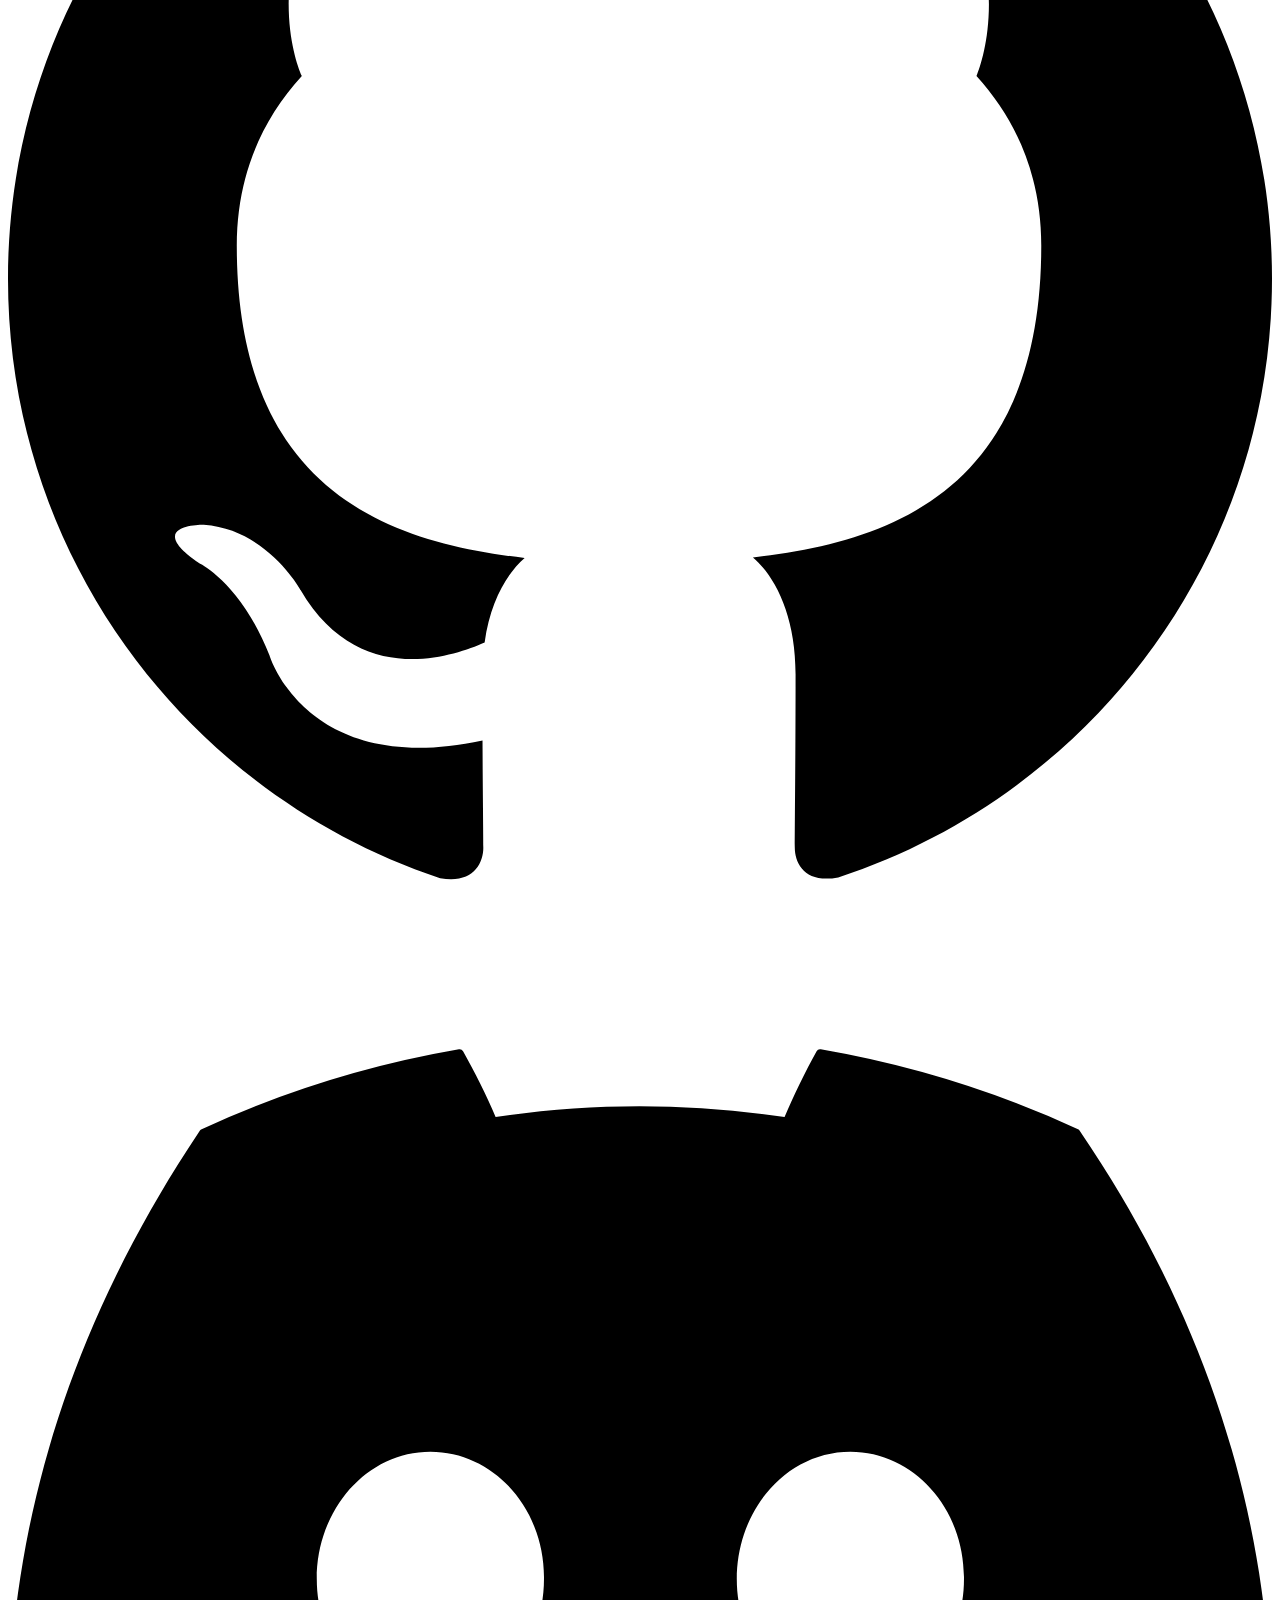
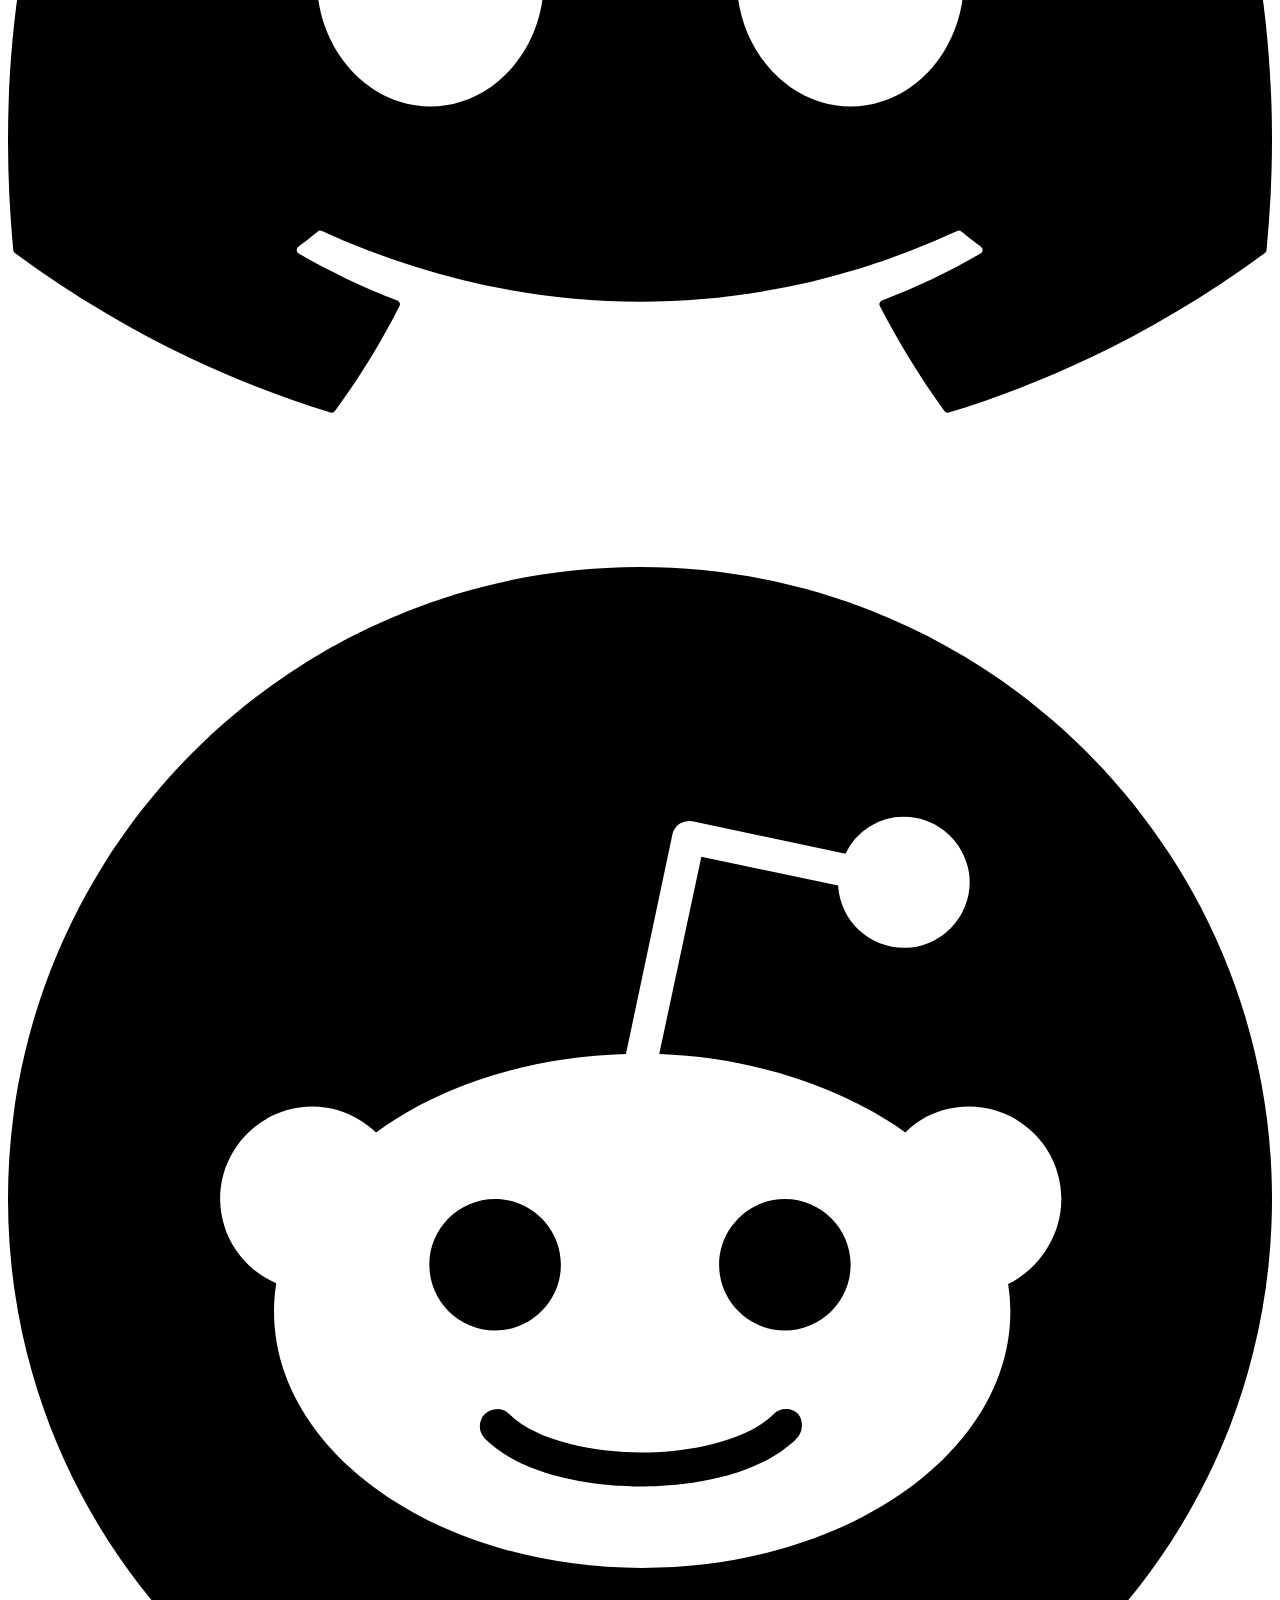
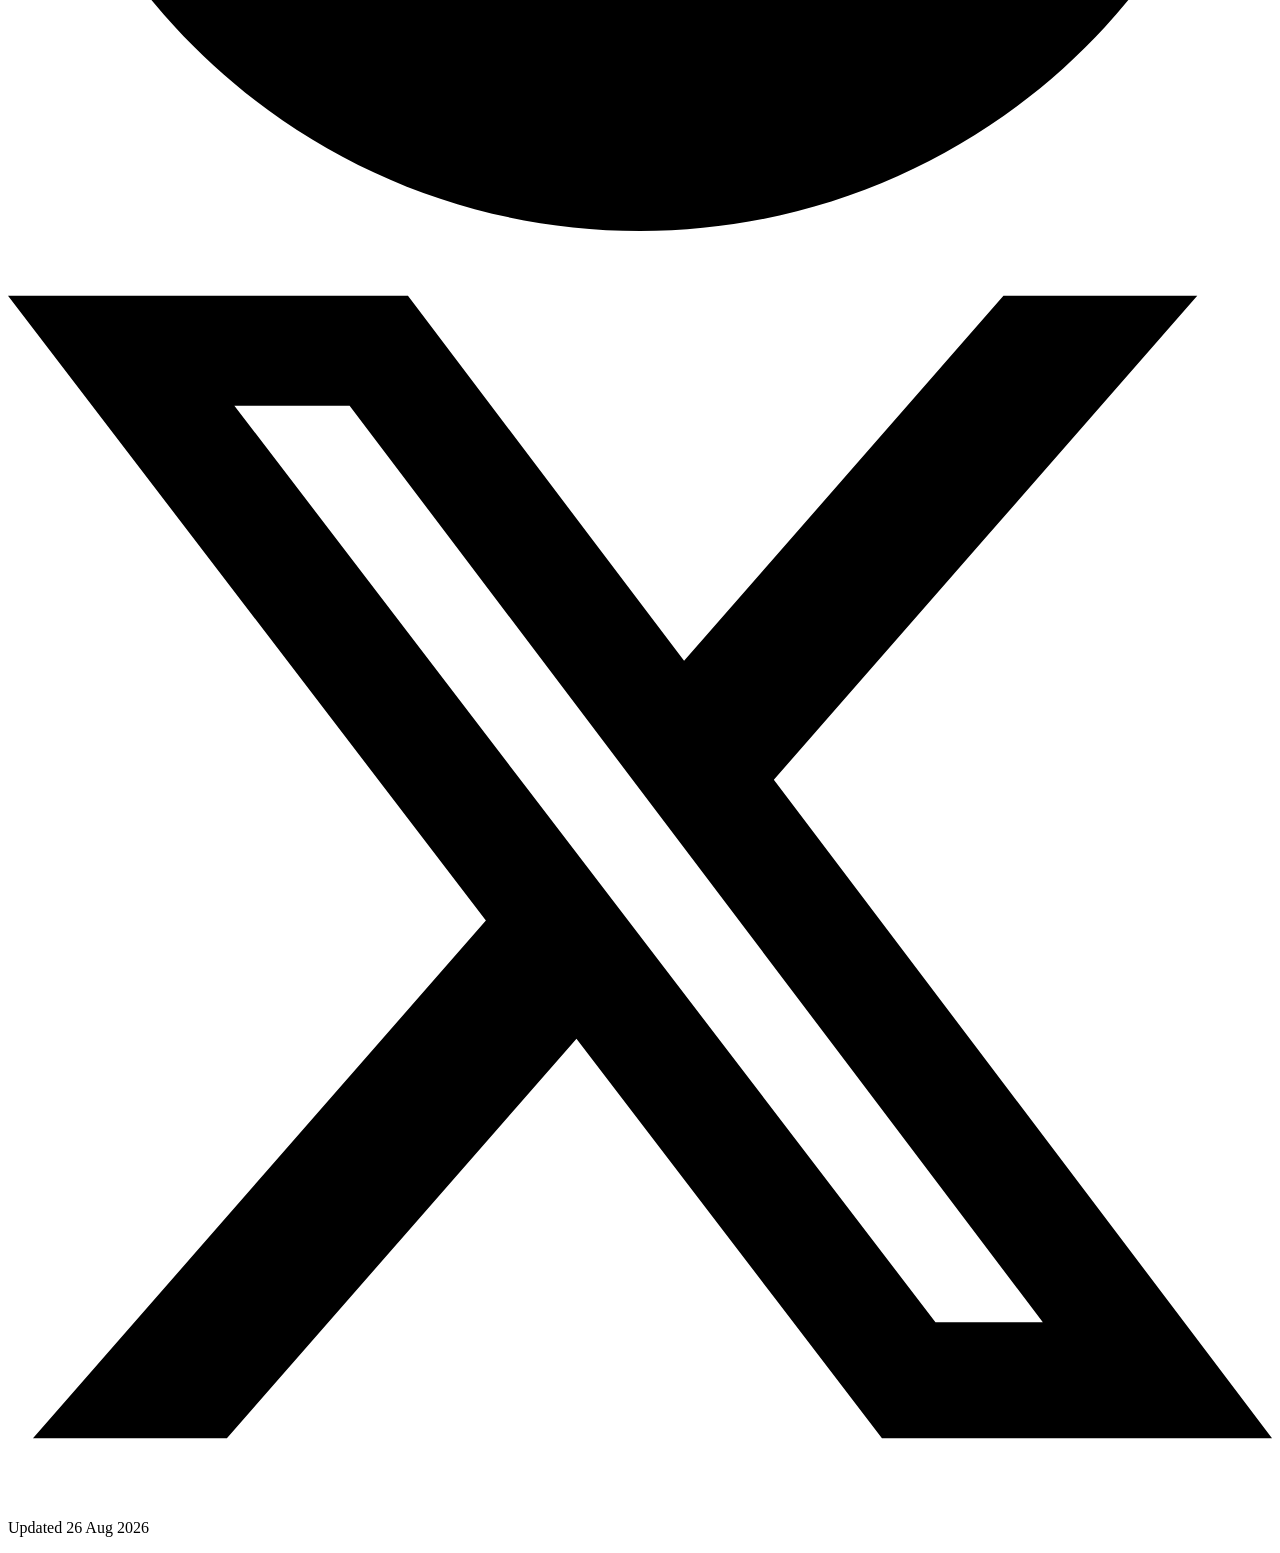
==== commit d28c2fe8: "Self-host Quicksand, add structured data to every page, title-case nav labels" ====
--- a/public/about/index.html
+++ b/public/about/index.html
@@ -15,10 +15,20 @@
 		<link rel="icon" href="/favicon.ico" sizes="32x32" />
 		<link rel="icon" href="/favicon.svg" type="image/svg+xml" />
 		<link rel="apple-touch-icon" href="/apple-touch-icon.png" />
-		<link rel="preconnect" href="https://fonts.googleapis.com" />
-		<link rel="preconnect" href="https://fonts.gstatic.com" crossorigin />
-		<link href="https://fonts.googleapis.com/css2?family=Quicksand:wght@500;600;700&display=swap" rel="stylesheet" />
-		<link rel="stylesheet" href="/styles.css?v=8feddecd52" />
+		<link rel="preload" href="/fonts/quicksand-latin.woff2" as="font" type="font/woff2" crossorigin />
+		<link rel="stylesheet" href="/styles.css?v=5b7db917bd" />
+		<script type="application/ld+json">{
+	"@context": "https://schema.org",
+	"@type": "WebPage",
+	"name": "About this directory",
+	"description": "How this Paperback repository directory is put together: which repos get listed, where each source list comes from, how often the site rebuilds, and who maintains it.",
+	"url": "https://paperbackextensionrepo.xyz/about/",
+	"inLanguage": "en",
+	"isPartOf": {
+		"@id": "https://paperbackextensionrepo.xyz/#website"
+	},
+	"dateModified": "2026-08-26"
+}</script>
 	</head>
 	<body class="repo-detail-page">
 		<button type="button" class="drawer-toggle" aria-controls="site-drawer" aria-expanded="false" aria-label="Open menu">
@@ -38,9 +48,9 @@
 			<a class="drawer-item" href="/app-store/"><span class="drawer-icon" aria-hidden="true">🍎</span>App Store</a>
 			<a class="drawer-item" href="/therobbiedavis/paperback-extension-repo/"><span class="drawer-icon" aria-hidden="true">⚠️</span>Worth knowing</a>
 			<p class="drawer-heading">Sections</p>
-			<a class="drawer-item" href="/#version-0-9"><span class="drawer-icon" aria-hidden="true">💠</span>Paperback 0.9 repos</a>
-			<a class="drawer-item" href="/#version-0-8"><span class="drawer-icon" aria-hidden="true">🔮</span>Paperback 0.8 repos</a>
-			<a class="drawer-item" href="/#individual-repos"><span class="drawer-icon" aria-hidden="true">📚</span>Individual repos</a>
+			<a class="drawer-item" href="/#version-0-9"><span class="drawer-icon" aria-hidden="true">💠</span>Paperback 0.9 Repos</a>
+			<a class="drawer-item" href="/#version-0-8"><span class="drawer-icon" aria-hidden="true">🔮</span>Paperback 0.8 Repos</a>
+			<a class="drawer-item" href="/#individual-repos"><span class="drawer-icon" aria-hidden="true">📚</span>Individual Repos</a>
 			<p class="drawer-heading">Socials</p>
 			<a class="drawer-item" href="https://github.com/PaperbackExtensionRepo/Paperback-Extension-Repo-Compilation-List" target="_blank" rel="noopener"><span class="drawer-icon brand-gh"><svg viewBox="0 0 24 24" aria-hidden="true"><path d="M12 .297c-6.63 0-12 5.373-12 12 0 5.303 3.438 9.8 8.205 11.385.6.113.82-.258.82-.577 0-.285-.01-1.04-.015-2.04-3.338.724-4.042-1.61-4.042-1.61C4.422 18.07 3.633 17.7 3.633 17.7c-1.087-.744.084-.729.084-.729 1.205.084 1.838 1.236 1.838 1.236 1.07 1.835 2.809 1.305 3.495.998.108-.776.417-1.305.76-1.605-2.665-.3-5.466-1.332-5.466-5.93 0-1.31.465-2.38 1.235-3.22-.135-.303-.54-1.523.105-3.176 0 0 1.005-.322 3.3 1.23.96-.267 1.98-.399 3-.405 1.02.006 2.04.138 3 .405 2.28-1.552 3.285-1.23 3.285-1.23.645 1.653.24 2.873.12 3.176.765.84 1.23 1.91 1.23 3.22 0 4.61-2.805 5.625-5.475 5.92.42.36.81 1.096.81 2.22 0 1.606-.015 2.896-.015 3.286 0 .315.21.69.825.57C20.565 22.092 24 17.592 24 12.297c0-6.627-5.373-12-12-12"/></svg></span>GitHub</a>
 			<a class="drawer-item" href="https://discord.paperback.moe/" target="_blank" rel="noopener"><span class="drawer-icon brand-dc"><svg viewBox="0 0 24 24" aria-hidden="true"><path d="M20.317 4.3698a19.7913 19.7913 0 00-4.8851-1.5152.0741.0741 0 00-.0785.0371c-.211.3753-.4447.8648-.6083 1.2495-1.8447-.2762-3.68-.2762-5.4868 0-.1636-.3933-.4058-.8742-.6177-1.2495a.077.077 0 00-.0785-.037 19.7363 19.7363 0 00-4.8852 1.515.0699.0699 0 00-.0321.0277C.5334 9.0458-.319 13.5799.0992 18.0578a.0824.0824 0 00.0312.0561c2.0528 1.5076 4.0413 2.4228 5.9929 3.0294a.0777.0777 0 00.0842-.0276c.4616-.6304.8731-1.2952 1.226-1.9942a.076.076 0 00-.0416-.1057c-.6528-.2476-1.2743-.5495-1.8722-.8923a.077.077 0 01-.0076-.1277c.1258-.0943.2517-.1923.3718-.2914a.0743.0743 0 01.0776-.0105c3.9278 1.7933 8.18 1.7933 12.0614 0a.0739.0739 0 01.0785.0095c.1202.099.246.1981.3728.2924a.077.077 0 01-.0066.1276 12.2986 12.2986 0 01-1.873.8914.0766.0766 0 00-.0407.1067c.3604.6987.7719 1.3636 1.225 1.9932a.076.076 0 00.0842.0286c1.961-.6067 3.9495-1.5219 6.0023-3.0294a.077.077 0 00.0313-.0552c.5004-5.177-.8382-9.6739-3.5485-13.6604a.061.061 0 00-.0312-.0286zM8.02 15.3312c-1.1825 0-2.1569-1.0857-2.1569-2.419 0-1.3332.9555-2.4189 2.157-2.4189 1.2108 0 2.1757 1.0952 2.1568 2.419 0 1.3332-.9555 2.4189-2.1569 2.4189zm7.9748 0c-1.1825 0-2.1569-1.0857-2.1569-2.419 0-1.3332.9554-2.4189 2.1569-2.4189 1.2108 0 2.1757 1.0952 2.1568 2.419 0 1.3332-.946 2.4189-2.1568 2.4189Z"/></svg></span>Discord</a>
@@ -125,7 +135,7 @@
 				</p>
 				<p class="about-stamp">
 					Last rebuilt
-					<time datetime="2026-08-26T10:18:37.386Z"><strong>26 August 2026</strong></time>.
+					<time datetime="2026-08-26T10:24:28.651Z"><strong>26 August 2026</strong></time>.
 				</p>
 			</section>
 
@@ -175,8 +185,8 @@
 					<a href="/about/">About</a>
 					<a href="/paperback/">Paperback</a>
 					<a href="/paperback-0-9/">Get 0.9</a>
-					<a href="/#individual-repos">Individual repos</a>
-					<a href="/therobbiedavis/paperback-extension-repo/">Worth knowing</a>
+					<a href="/#individual-repos">Individual Repos</a>
+					<a href="/therobbiedavis/paperback-extension-repo/">Worth Knowing</a>
 				</nav>
 				<div class="bar-actions">
 					<button type="button" class="bar-action js-send" hidden>
@@ -198,9 +208,9 @@
 			</div>
 		</div>
 		<p class="bar-stamp">
-			Updated <time datetime="2026-08-26T10:18:37.386Z">26 Aug 2026</time>
+			Updated <time datetime="2026-08-26T10:24:28.651Z">26 Aug 2026</time>
 		</p>
 	</footer>
-		<script src="/site.js?v=8feddecd52" defer></script>
+		<script src="/site.js?v=5b7db917bd" defer></script>
 	</body>
 </html>
